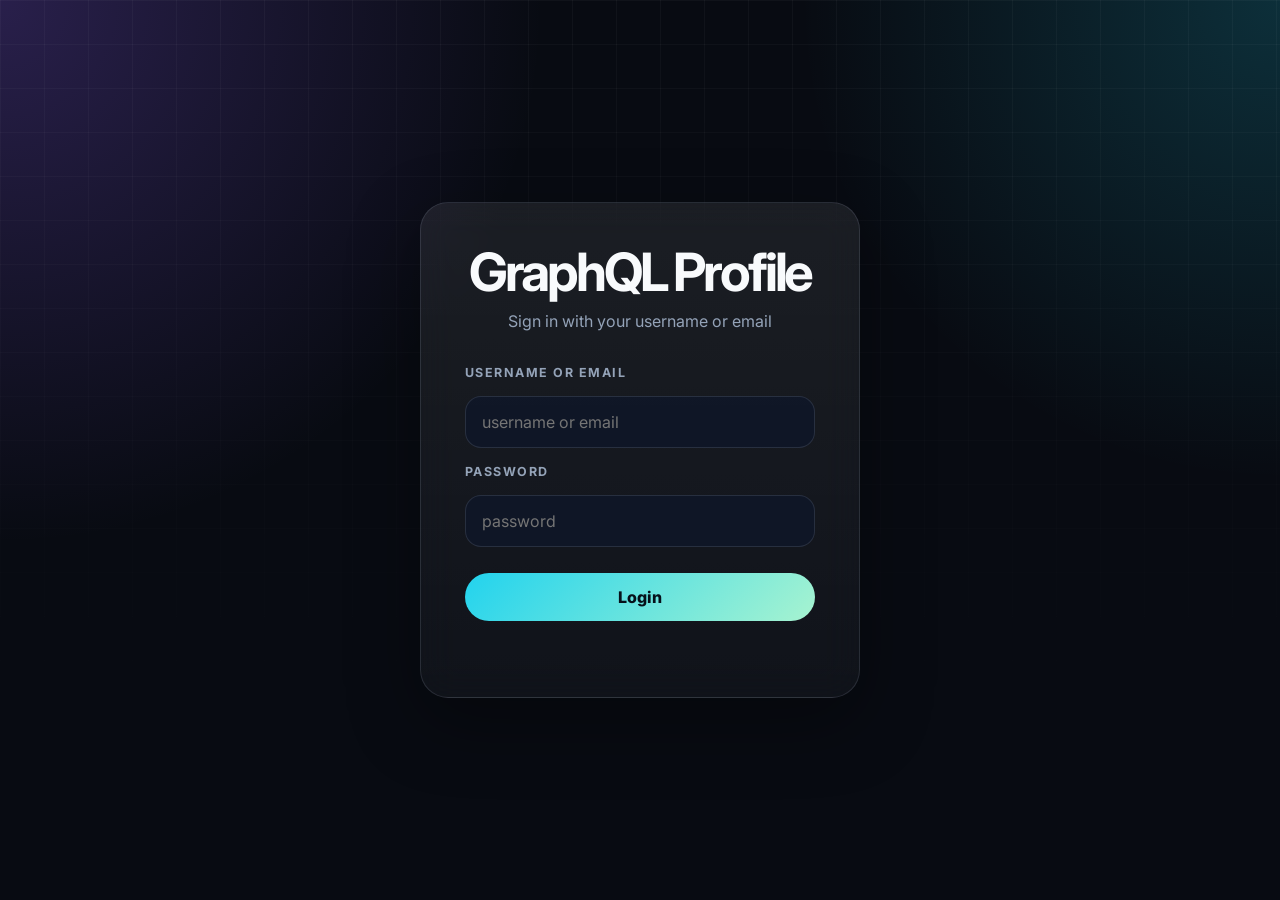
==== profile.html @ 165406da "h" ====
<!doctype html>
<html lang="en">
  <head>
    <meta charset="utf-8" />
    <meta name="viewport" content="width=device-width,initial-scale=1" />
    <title>GraphQL Profile - Dashboard</title>
    <link rel="stylesheet" href="css/styles.css" />
  </head>
  <body class="page page-profile">
    <header class="topbar">
      <div>
        <p class="eyebrow">GraphQL Profile</p>
        <h1 class="topbar-title">Dashboard</h1>
        <p class="topbar-subtitle">Welcome back, <span id="user-login">Loading...</span></p>
      </div>
      <button id="logout-btn" class="btn btn-secondary">Logout</button>
    </header>

    <main class="dashboard">
      <section class="summary-grid" aria-label="Profile summary">
        <article class="card hero-card">
          <p class="eyebrow">Student</p>
          <h2 id="user-login-card">-</h2>
          <p>User ID <span id="user-id">-</span></p>
        </article>

        <article class="card metric-card">
          <p class="metric-label">Total XP</p>
          <strong id="total-xp">0</strong>
          <span>earned from completed project XP</span>
        </article>

        <article class="card metric-card">
          <p class="metric-label">Audit Ratio</p>
          <strong id="audit-ratio">0.00</strong>
          <span><span id="audit-up">0</span> up / <span id="audit-down">0</span> down</span>
        </article>
      </section>

      <section class="graphs-section" aria-label="Dashboard charts">
        <article class="card graph-card graph-card-wide">
          <div class="card-heading">
            <div>
              <p class="eyebrow">Projects</p>
              <h2 class="section-title">XP Added Per Project</h2>
            </div>
          </div>
          <svg
            id="xp-project-graph"
            viewBox="0 0 900 420"
            class="graph-svg"
            role="img"
            aria-label="XP added per project chart"
          ></svg>
        </article>

        <article class="card graph-card">
          <div class="card-heading">
            <div>
              <p class="eyebrow">Audits</p>
              <h2 class="section-title">Audit Ratio</h2>
            </div>
          </div>
          <svg
            id="audit-ratio-graph"
            viewBox="0 0 520 420"
            class="graph-svg"
            role="img"
            aria-label="Audit ratio chart"
          ></svg>
        </article>
      </section>

      <p id="global-error" class="error-message page-error" aria-live="polite"></p>
    </main>

    <script src="js/config.js"></script>
    <script src="js/api.js"></script>
    <script src="js/graphs.js"></script>
    <script src="js/profile.js"></script>
  </body>
</html>
---- css/styles.css ----
@import url("https://fonts.googleapis.com/css2?family=Inter:wght@400;500;600;700;800&display=swap");

:root{
  --bg:#080b12;
  --panel:#111827;
  --panel-soft:#172033;
  --text:#f8fafc;
  --muted:#94a3b8;
  --line:rgba(148,163,184,.18);
  --accent:#8b5cf6;
  --accent-2:#22d3ee;
  --danger:#fb7185;
  --shadow:0 24px 70px rgba(0,0,0,.35);
}

*{
  margin:0;
  padding:0;
  box-sizing:border-box;
}

body{
  min-height:100vh;
  font-family:Inter,system-ui,-apple-system,BlinkMacSystemFont,"Segoe UI",sans-serif;
  background:
    radial-gradient(circle at top left,rgba(139,92,246,.25),transparent 34rem),
    radial-gradient(circle at top right,rgba(34,211,238,.18),transparent 30rem),
    var(--bg);
  color:var(--text);
}

body::before{
  content:"";
  position:fixed;
  inset:0;
  pointer-events:none;
  background-image:linear-gradient(rgba(255,255,255,.035) 1px,transparent 1px),linear-gradient(90deg,rgba(255,255,255,.035) 1px,transparent 1px);
  background-size:44px 44px;
  mask-image:linear-gradient(to bottom,black,transparent 82%);
}

.page{
  position:relative;
}

.login-wrapper{
  min-height:100vh;
  display:flex;
  justify-content:center;
  align-items:center;
  padding:24px;
}

.card{
  position:relative;
  overflow:hidden;
  border:1px solid var(--line);
  border-radius:28px;
  background:linear-gradient(180deg,rgba(255,255,255,.08),rgba(255,255,255,.035));
  box-shadow:var(--shadow);
  backdrop-filter:blur(18px);
}

.login-card{
  width:min(440px,100%);
  padding:44px;
}

.title{
  font-size:clamp(2rem,5vw,3.3rem);
  line-height:.95;
  letter-spacing:-.06em;
  text-align:center;
}

.subtitle{
  margin:14px 0 34px;
  color:var(--muted);
  text-align:center;
}

.form{
  display:flex;
  flex-direction:column;
  gap:16px;
}

.label,.metric-label,.eyebrow{
  color:var(--muted);
  font-size:.78rem;
  font-weight:700;
  letter-spacing:.12em;
  text-transform:uppercase;
}

.input{
  width:100%;
  padding:15px 16px;
  border:1px solid var(--line);
  border-radius:16px;
  background:rgba(15,23,42,.75);
  color:var(--text);
  font:inherit;
  outline:none;
}

.input:focus{
  border-color:rgba(34,211,238,.8);
  box-shadow:0 0 0 4px rgba(34,211,238,.12);
}

.btn{
  border:0;
  border-radius:999px;
  padding:14px 20px;
  cursor:pointer;
  font:inherit;
  font-weight:800;
  transition:.2s ease;
}

.btn:hover{
  transform:translateY(-2px);
}

.btn-primary{
  margin-top:10px;
  color:#06111a;
  background:linear-gradient(135deg,var(--accent-2),#a7f3d0);
}

.btn-secondary{
  color:var(--text);
  background:rgba(255,255,255,.09);
  border:1px solid var(--line);
}

.topbar{
  width:min(1180px,92%);
  margin:28px auto 0;
  padding:28px;
  display:flex;
  justify-content:space-between;
  align-items:center;
  gap:20px;
  border:1px solid var(--line);
  border-radius:32px;
  background:rgba(15,23,42,.62);
  box-shadow:var(--shadow);
  backdrop-filter:blur(18px);
}

.topbar-title{
  margin-top:6px;
  font-size:clamp(2.2rem,6vw,4.5rem);
  line-height:.9;
  letter-spacing:-.07em;
}

.topbar-subtitle{
  margin-top:12px;
  color:var(--muted);
}

.dashboard{
  width:min(1180px,92%);
  margin:24px auto 48px;
}

.summary-grid{
  display:grid;
  grid-template-columns:1.3fr 1fr 1fr;
  gap:18px;
  margin-bottom:18px;
}

.hero-card,.metric-card,.graph-card{
  padding:26px;
}

.hero-card h2{
  margin-top:14px;
  font-size:2.2rem;
  letter-spacing:-.05em;
}

.hero-card p:last-child,.metric-card span{
  display:block;
  margin-top:10px;
  color:var(--muted);
}

.metric-card strong{
  display:block;
  margin-top:18px;
  font-size:clamp(2.4rem,5vw,3.8rem);
  line-height:1;
  letter-spacing:-.07em;
}

.graphs-section{
  display:grid;
  grid-template-columns:1.35fr .85fr;
  gap:18px;
}

.card-heading{
  display:flex;
  justify-content:space-between;
  align-items:center;
  margin-bottom:16px;
}

.section-title{
  margin-top:7px;
  font-size:1.35rem;
  letter-spacing:-.03em;
}

.graph-svg{
  width:100%;
  min-height:390px;
  color:var(--text);
}

.chart-track{
  fill:rgba(148,163,184,.14);
}

.chart-bar{
  fill:url(#unused);
  fill:#22d3ee;
}

.donut-track{
  stroke:rgba(148,163,184,.16);
  stroke-width:34;
}

.donut-progress{
  stroke:#8b5cf6;
  stroke-width:34;
  stroke-linecap:round;
}

.error-message{
  color:var(--danger);
  text-align:center;
  margin-top:16px;
  font-weight:700;
}

.page-error{
  margin-top:24px;
}

@media(max-width:980px){
  .summary-grid,.graphs-section{
    grid-template-columns:1fr;
  }

  .topbar{
    align-items:flex-start;
    flex-direction:column;
  }
}

@media(max-width:620px){
  .topbar,.dashboard{
    width:94%;
  }

  .login-card,.hero-card,.metric-card,.graph-card{
    padding:22px;
    border-radius:22px;
  }

  .graph-svg{
    min-height:320px;
  }
}
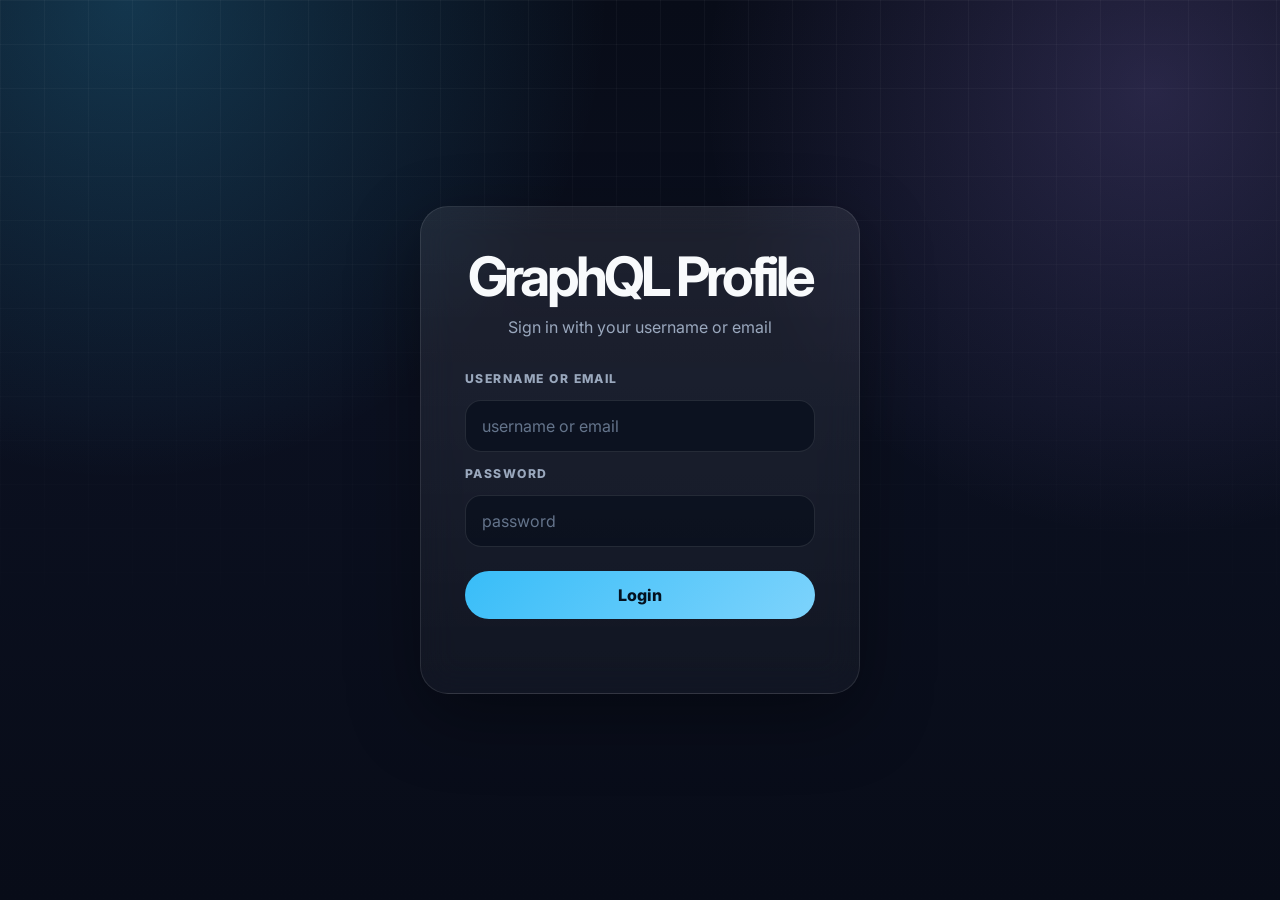
==== commit 7d9584af: "h" ====
--- a/profile.html
+++ b/profile.html
@@ -10,64 +10,52 @@
     <header class="topbar">
       <div>
         <p class="eyebrow">GraphQL Profile</p>
-        <h1 class="topbar-title">Dashboard</h1>
-        <p class="topbar-subtitle">Welcome back, <span id="user-login">Loading...</span></p>
+        <h1 class="topbar-title">Student Dashboard</h1>
+        <p class="topbar-subtitle">Signed in as <span id="user-login">Loading...</span></p>
       </div>
       <button id="logout-btn" class="btn btn-secondary">Logout</button>
     </header>
 
     <main class="dashboard">
       <section class="summary-grid" aria-label="Profile summary">
-        <article class="card hero-card">
+        <article class="panel identity-card">
           <p class="eyebrow">Student</p>
           <h2 id="user-login-card">-</h2>
-          <p>User ID <span id="user-id">-</span></p>
+          <p class="muted">User ID <span id="user-id">-</span></p>
         </article>
 
-        <article class="card metric-card">
+        <article class="panel metric-card">
           <p class="metric-label">Total XP</p>
           <strong id="total-xp">0</strong>
-          <span>earned from completed project XP</span>
+          <p class="muted">Total XP earned</p>
         </article>
 
-        <article class="card metric-card">
+        <article class="panel metric-card">
           <p class="metric-label">Audit Ratio</p>
           <strong id="audit-ratio">0.00</strong>
-          <span><span id="audit-up">0</span> up / <span id="audit-down">0</span> down</span>
+          <p class="muted"><span id="audit-up">0</span> done / <span id="audit-down">0</span> received</p>
         </article>
       </section>
 
-      <section class="graphs-section" aria-label="Dashboard charts">
-        <article class="card graph-card graph-card-wide">
-          <div class="card-heading">
+      <section class="charts-grid" aria-label="Dashboard charts">
+        <article class="panel chart-card chart-card-wide">
+          <div class="section-heading">
             <div>
               <p class="eyebrow">Projects</p>
               <h2 class="section-title">XP Added Per Project</h2>
             </div>
           </div>
-          <svg
-            id="xp-project-graph"
-            viewBox="0 0 900 420"
-            class="graph-svg"
-            role="img"
-            aria-label="XP added per project chart"
-          ></svg>
+          <svg id="xp-project-graph" viewBox="0 0 900 420" class="chart-svg" role="img" aria-label="XP added per project chart"></svg>
         </article>
 
-        <article class="card graph-card">
-          <div class="card-heading">
+        <article class="panel chart-card">
+          <div class="section-heading">
             <div>
               <p class="eyebrow">Audits</p>
               <h2 class="section-title">Audit Ratio</h2>
             </div>
           </div>
-          <svg
-            id="audit-ratio-graph"
-            viewBox="0 0 520 420"
-            class="graph-svg"
-            role="img"
-            aria-label="Audit ratio chart"
-          ></svg>
+          <svg id="audit-ratio-graph" viewBox="0 0 520 420" class="chart-svg" role="img" aria-label="Audit ratio chart"></svg>
         </article>
       </section>
 
--- a/css/styles.css
+++ b/css/styles.css
@@ -1,59 +1,66 @@
 @import url("https://fonts.googleapis.com/css2?family=Inter:wght@400;500;600;700;800&display=swap");
 
 :root{
-  --bg:#080b12;
-  --panel:#111827;
-  --panel-soft:#172033;
+  --bg:#0b1020;
+  --surface:#11182b;
+  --surface-2:#151f36;
+  --surface-3:#1b2742;
   --text:#f8fafc;
-  --muted:#94a3b8;
-  --line:rgba(148,163,184,.18);
-  --accent:#8b5cf6;
-  --accent-2:#22d3ee;
+  --muted:#9aa8bd;
+  --line:rgba(255,255,255,.1);
+  --accent:#38bdf8;
+  --accent-2:#a78bfa;
+  --good:#34d399;
   --danger:#fb7185;
   --shadow:0 24px 70px rgba(0,0,0,.35);
 }
 
 *{
+  box-sizing:border-box;
   margin:0;
   padding:0;
-  box-sizing:border-box;
+}
+
+html{
+  min-height:100%;
 }
 
 body{
   min-height:100vh;
   font-family:Inter,system-ui,-apple-system,BlinkMacSystemFont,"Segoe UI",sans-serif;
+  color:var(--text);
   background:
-    radial-gradient(circle at top left,rgba(139,92,246,.25),transparent 34rem),
-    radial-gradient(circle at top right,rgba(34,211,238,.18),transparent 30rem),
-    var(--bg);
-  color:var(--text);
+    radial-gradient(circle at 10% 0%,rgba(56,189,248,.24),transparent 30rem),
+    radial-gradient(circle at 90% 10%,rgba(167,139,250,.2),transparent 28rem),
+    linear-gradient(180deg,#080c18 0%,var(--bg) 45%,#080c18 100%);
 }
 
 body::before{
   content:"";
   position:fixed;
   inset:0;
+  z-index:-1;
   pointer-events:none;
-  background-image:linear-gradient(rgba(255,255,255,.035) 1px,transparent 1px),linear-gradient(90deg,rgba(255,255,255,.035) 1px,transparent 1px);
+  background-image:
+    linear-gradient(rgba(255,255,255,.035) 1px,transparent 1px),
+    linear-gradient(90deg,rgba(255,255,255,.035) 1px,transparent 1px);
   background-size:44px 44px;
-  mask-image:linear-gradient(to bottom,black,transparent 82%);
-}
-
-.page{
-  position:relative;
-}
-
+  mask-image:linear-gradient(to bottom,black,transparent 78%);
+}
+
+button,input{
+  font:inherit;
+}
+
+/* LOGIN */
 .login-wrapper{
   min-height:100vh;
-  display:flex;
-  justify-content:center;
-  align-items:center;
+  display:grid;
+  place-items:center;
   padding:24px;
 }
 
-.card{
-  position:relative;
-  overflow:hidden;
+.card,.panel{
   border:1px solid var(--line);
   border-radius:28px;
   background:linear-gradient(180deg,rgba(255,255,255,.08),rgba(255,255,255,.035));
@@ -67,9 +74,9 @@
 }
 
 .title{
-  font-size:clamp(2rem,5vw,3.3rem);
+  font-size:clamp(2.1rem,6vw,3.4rem);
   line-height:.95;
-  letter-spacing:-.06em;
+  letter-spacing:-.07em;
   text-align:center;
 }
 
@@ -80,15 +87,14 @@
 }
 
 .form{
-  display:flex;
-  flex-direction:column;
-  gap:16px;
+  display:grid;
+  gap:14px;
 }
 
 .label,.metric-label,.eyebrow{
   color:var(--muted);
-  font-size:.78rem;
-  font-weight:700;
+  font-size:.76rem;
+  font-weight:800;
   letter-spacing:.12em;
   text-transform:uppercase;
 }
@@ -98,15 +104,18 @@
   padding:15px 16px;
   border:1px solid var(--line);
   border-radius:16px;
-  background:rgba(15,23,42,.75);
+  outline:none;
   color:var(--text);
-  font:inherit;
-  outline:none;
+  background:rgba(10,16,30,.76);
+}
+
+.input::placeholder{
+  color:#64748b;
 }
 
 .input:focus{
-  border-color:rgba(34,211,238,.8);
-  box-shadow:0 0 0 4px rgba(34,211,238,.12);
+  border-color:rgba(56,189,248,.9);
+  box-shadow:0 0 0 4px rgba(56,189,248,.12);
 }
 
 .btn{
@@ -114,9 +123,8 @@
   border-radius:999px;
   padding:14px 20px;
   cursor:pointer;
-  font:inherit;
-  font-weight:800;
-  transition:.2s ease;
+  font-weight:800;
+  transition:transform .18s ease,background .18s ease,border-color .18s ease;
 }
 
 .btn:hover{
@@ -125,36 +133,41 @@
 
 .btn-primary{
   margin-top:10px;
-  color:#06111a;
-  background:linear-gradient(135deg,var(--accent-2),#a7f3d0);
+  color:#04111f;
+  background:linear-gradient(135deg,var(--accent),#7dd3fc);
 }
 
 .btn-secondary{
   color:var(--text);
-  background:rgba(255,255,255,.09);
   border:1px solid var(--line);
-}
-
+  background:rgba(255,255,255,.08);
+}
+
+.btn-secondary:hover{
+  background:rgba(255,255,255,.13);
+}
+
+/* DASHBOARD */
 .topbar{
   width:min(1180px,92%);
   margin:28px auto 0;
   padding:28px;
   display:flex;
+  align-items:center;
   justify-content:space-between;
-  align-items:center;
   gap:20px;
   border:1px solid var(--line);
   border-radius:32px;
-  background:rgba(15,23,42,.62);
+  background:rgba(12,18,34,.72);
   box-shadow:var(--shadow);
   backdrop-filter:blur(18px);
 }
 
 .topbar-title{
-  margin-top:6px;
-  font-size:clamp(2.2rem,6vw,4.5rem);
+  margin-top:8px;
+  font-size:clamp(2.25rem,6vw,4.7rem);
   line-height:.9;
-  letter-spacing:-.07em;
+  letter-spacing:-.075em;
 }
 
 .topbar-subtitle{
@@ -164,28 +177,28 @@
 
 .dashboard{
   width:min(1180px,92%);
-  margin:24px auto 48px;
+  margin:24px auto 50px;
 }
 
 .summary-grid{
   display:grid;
-  grid-template-columns:1.3fr 1fr 1fr;
+  grid-template-columns:1.35fr 1fr 1fr;
   gap:18px;
   margin-bottom:18px;
 }
 
-.hero-card,.metric-card,.graph-card{
+.panel{
   padding:26px;
 }
 
-.hero-card h2{
+.identity-card h2{
   margin-top:14px;
-  font-size:2.2rem;
-  letter-spacing:-.05em;
-}
-
-.hero-card p:last-child,.metric-card span{
-  display:block;
+  font-size:clamp(2rem,4vw,3rem);
+  line-height:1;
+  letter-spacing:-.06em;
+}
+
+.muted{
   margin-top:10px;
   color:var(--muted);
 }
@@ -193,76 +206,114 @@
 .metric-card strong{
   display:block;
   margin-top:18px;
-  font-size:clamp(2.4rem,5vw,3.8rem);
+  font-size:clamp(2.35rem,5vw,3.9rem);
   line-height:1;
-  letter-spacing:-.07em;
-}
-
-.graphs-section{
+  letter-spacing:-.075em;
+}
+
+.charts-grid{
   display:grid;
-  grid-template-columns:1.35fr .85fr;
+  grid-template-columns:minmax(0,1.35fr) minmax(320px,.85fr);
   gap:18px;
 }
 
-.card-heading{
+.section-heading{
   display:flex;
+  align-items:center;
   justify-content:space-between;
-  align-items:center;
   margin-bottom:16px;
 }
 
 .section-title{
-  margin-top:7px;
+  margin-top:8px;
   font-size:1.35rem;
-  letter-spacing:-.03em;
-}
-
-.graph-svg{
+  letter-spacing:-.035em;
+}
+
+.chart-svg{
+  display:block;
   width:100%;
   min-height:390px;
-  color:var(--text);
+  overflow:visible;
 }
 
 .chart-track{
-  fill:rgba(148,163,184,.14);
+  fill:rgba(148,163,184,.16);
 }
 
 .chart-bar{
-  fill:url(#unused);
-  fill:#22d3ee;
+  fill:var(--accent);
+}
+
+.chart-label{
+  fill:var(--muted);
+  font-size:13px;
+  font-weight:700;
+}
+
+.chart-value{
+  fill:var(--text);
+  font-size:12px;
+  font-weight:800;
+}
+
+.chart-empty{
+  fill:var(--muted);
+  font-weight:700;
 }
 
 .donut-track{
+  fill:none;
   stroke:rgba(148,163,184,.16);
   stroke-width:34;
 }
 
 .donut-progress{
-  stroke:#8b5cf6;
+  fill:none;
+  stroke:var(--accent-2);
   stroke-width:34;
   stroke-linecap:round;
+}
+
+.donut-number{
+  fill:var(--text);
+  font-size:46px;
+  font-weight:800;
+}
+
+.donut-label{
+  fill:var(--muted);
+  font-size:13px;
+  font-weight:800;
+  letter-spacing:.08em;
+  text-transform:uppercase;
 }
 
 .error-message{
   color:var(--danger);
   text-align:center;
   margin-top:16px;
-  font-weight:700;
+  font-weight:800;
 }
 
 .page-error{
   margin-top:24px;
 }
 
+.is-loading .metric-card strong,
+.is-loading .identity-card h2{
+  opacity:.7;
+}
+
 @media(max-width:980px){
-  .summary-grid,.graphs-section{
-    grid-template-columns:1fr;
-  }
-
   .topbar{
     align-items:flex-start;
     flex-direction:column;
   }
+
+  .summary-grid,.charts-grid{
+    grid-template-columns:1fr;
+  }
 }
 
 @media(max-width:620px){
@@ -270,12 +321,12 @@
     width:94%;
   }
 
-  .login-card,.hero-card,.metric-card,.graph-card{
+  .topbar,.panel,.login-card{
     padding:22px;
     border-radius:22px;
   }
 
-  .graph-svg{
+  .chart-svg{
     min-height:320px;
   }
 }
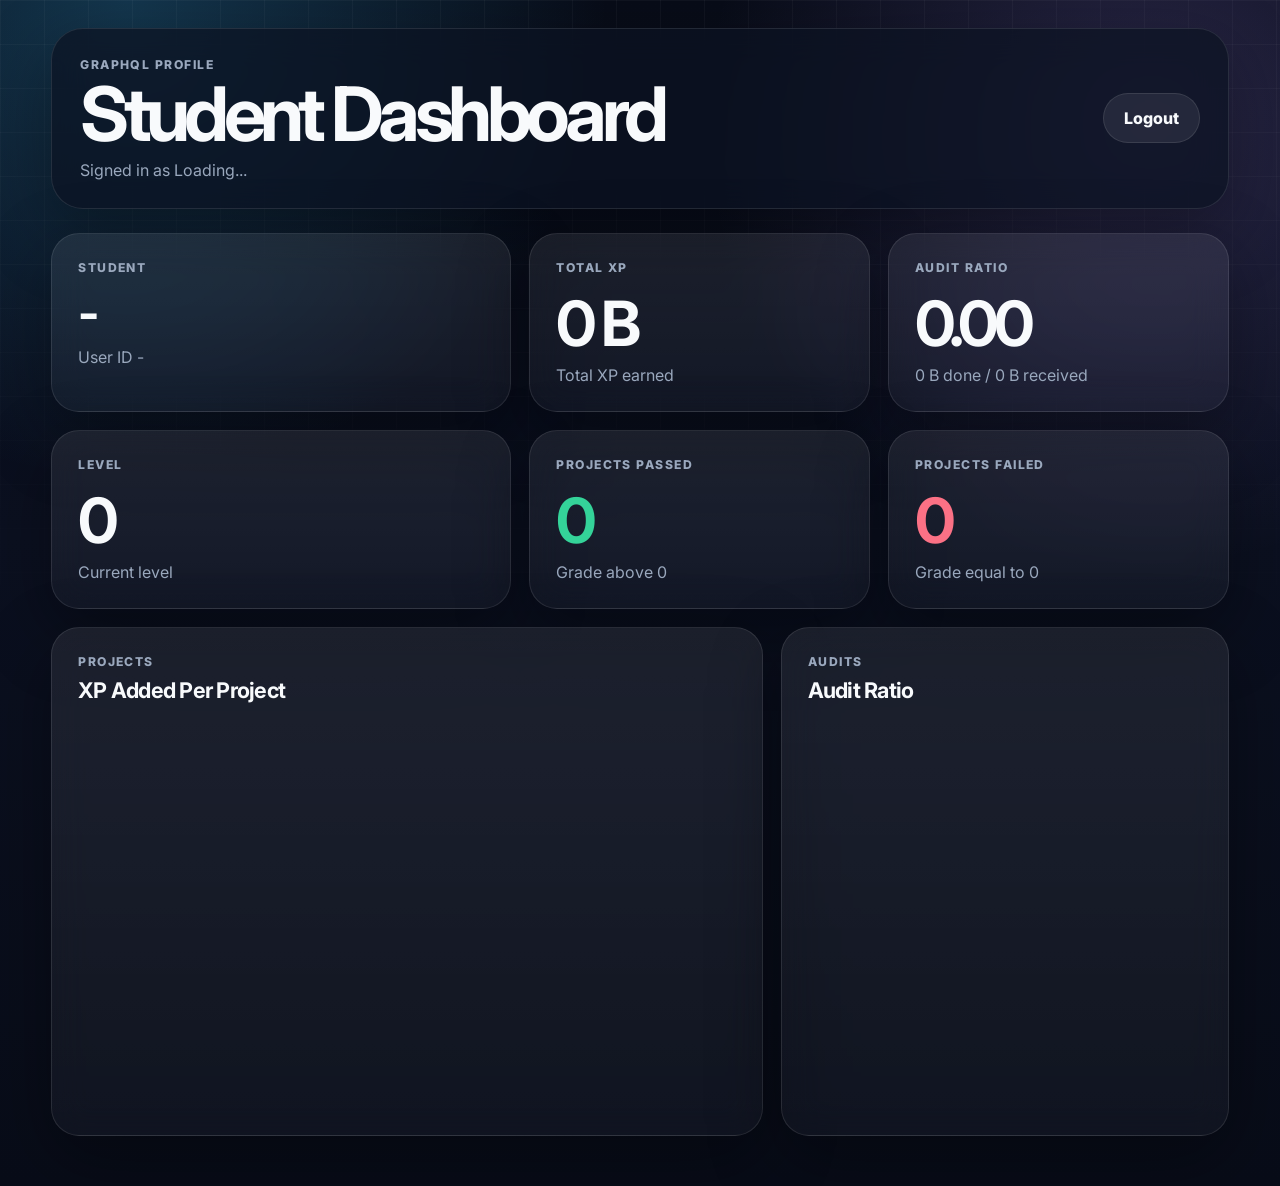
==== commit 4f61e26e: "h" ====
--- a/profile.html
+++ b/profile.html
@@ -1,70 +1,335 @@
 <!doctype html>
 <html lang="en">
-  <head>
-    <meta charset="utf-8" />
-    <meta name="viewport" content="width=device-width,initial-scale=1" />
-    <title>GraphQL Profile - Dashboard</title>
-    <link rel="stylesheet" href="css/styles.css" />
-  </head>
-  <body class="page page-profile">
-    <header class="topbar">
-      <div>
-        <p class="eyebrow">GraphQL Profile</p>
-        <h1 class="topbar-title">Student Dashboard</h1>
-        <p class="topbar-subtitle">Signed in as <span id="user-login">Loading...</span></p>
-      </div>
-      <button id="logout-btn" class="btn btn-secondary">Logout</button>
-    </header>
-
-    <main class="dashboard">
-      <section class="summary-grid" aria-label="Profile summary">
-        <article class="panel identity-card">
-          <p class="eyebrow">Student</p>
-          <h2 id="user-login-card">-</h2>
-          <p class="muted">User ID <span id="user-id">-</span></p>
-        </article>
-
-        <article class="panel metric-card">
-          <p class="metric-label">Total XP</p>
-          <strong id="total-xp">0</strong>
-          <p class="muted">Total XP earned</p>
-        </article>
-
-        <article class="panel metric-card">
-          <p class="metric-label">Audit Ratio</p>
-          <strong id="audit-ratio">0.00</strong>
-          <p class="muted"><span id="audit-up">0</span> done / <span id="audit-down">0</span> received</p>
-        </article>
-      </section>
-
-      <section class="charts-grid" aria-label="Dashboard charts">
-        <article class="panel chart-card chart-card-wide">
-          <div class="section-heading">
-            <div>
-              <p class="eyebrow">Projects</p>
-              <h2 class="section-title">XP Added Per Project</h2>
-            </div>
+
+<head>
+  <meta charset="utf-8">
+
+  <meta
+    name="viewport"
+    content="width=device-width, initial-scale=1"
+  >
+
+  <title>GraphQL Profile - Dashboard</title>
+
+  <link
+    rel="stylesheet"
+    href="css/styles.css"
+  >
+</head>
+
+
+<body class="page page-profile">
+
+  <!-- ==========================================
+       TOP HEADER
+  =========================================== -->
+
+  <header class="topbar">
+
+    <div>
+      <p class="eyebrow">
+        GraphQL Profile
+      </p>
+
+      <h1 class="topbar-title">
+        Student Dashboard
+      </h1>
+
+      <p class="topbar-subtitle">
+        Signed in as
+        <span id="user-login">
+          Loading...
+        </span>
+      </p>
+    </div>
+
+
+    <button
+      id="logout-btn"
+      class="btn btn-secondary"
+      type="button"
+    >
+      Logout
+    </button>
+
+  </header>
+
+
+
+  <!-- ==========================================
+       DASHBOARD
+  =========================================== -->
+
+  <main class="dashboard">
+
+
+    <!-- ========================================
+         SUMMARY CARDS
+    ========================================= -->
+
+    <section
+      class="summary-grid"
+      aria-label="Profile summary"
+    >
+
+
+      <!-- Student -->
+
+      <article class="panel identity-card">
+
+        <p class="eyebrow">
+          Student
+        </p>
+
+        <h2 id="user-login-card">
+          -
+        </h2>
+
+        <p class="muted">
+          User ID
+          <span id="user-id">
+            -
+          </span>
+        </p>
+
+      </article>
+
+
+
+      <!-- Total XP -->
+
+      <article class="panel metric-card">
+
+        <p class="metric-label">
+          Total XP
+        </p>
+
+        <strong id="total-xp">
+          0 B
+        </strong>
+
+        <p class="muted">
+          Total XP earned
+        </p>
+
+      </article>
+
+
+
+      <!-- Audit Ratio -->
+
+      <article class="panel metric-card">
+
+        <p class="metric-label">
+          Audit Ratio
+        </p>
+
+        <strong id="audit-ratio">
+          0.00
+        </strong>
+
+        <p class="muted">
+
+          <span id="audit-up">
+            0 B
+          </span>
+
+          done /
+
+          <span id="audit-down">
+            0 B
+          </span>
+
+          received
+
+        </p>
+
+      </article>
+
+    </section>
+
+
+
+    <!-- ========================================
+         OUTCOMES
+    ========================================= -->
+
+    <section
+      class="summary-grid"
+      aria-label="Profile outcomes"
+    >
+
+      <!-- Level -->
+
+      <article class="panel metric-card">
+
+        <p class="metric-label">
+          Level
+        </p>
+
+        <strong id="user-level">
+          0
+        </strong>
+
+        <p class="muted">
+          Current level
+        </p>
+
+      </article>
+
+
+      <!-- Projects Passed -->
+
+      <article class="panel metric-card">
+
+        <p class="metric-label">
+          Projects Passed
+        </p>
+
+        <strong id="projects-passed" class="accent">
+          0
+        </strong>
+
+        <p class="muted">
+          Grade above 0
+        </p>
+
+      </article>
+
+
+      <!-- Projects Failed -->
+
+      <article class="panel metric-card">
+
+        <p class="metric-label">
+          Projects Failed
+        </p>
+
+        <strong id="projects-failed" class="danger">
+          0
+        </strong>
+
+        <p class="muted">
+          Grade equal to 0
+        </p>
+
+      </article>
+
+    </section>
+
+
+
+    <!-- ========================================
+         CHARTS
+    ========================================= -->
+
+    <section
+      class="charts-grid"
+      aria-label="Dashboard charts"
+    >
+
+
+      <!-- XP Per Project -->
+
+      <article
+        class="panel chart-card chart-card-wide"
+      >
+
+        <div class="section-heading">
+
+          <div>
+
+            <p class="eyebrow">
+              Projects
+            </p>
+
+            <h2 class="section-title">
+              XP Added Per Project
+            </h2>
+
           </div>
-          <svg id="xp-project-graph" viewBox="0 0 900 420" class="chart-svg" role="img" aria-label="XP added per project chart"></svg>
-        </article>
-
-        <article class="panel chart-card">
-          <div class="section-heading">
-            <div>
-              <p class="eyebrow">Audits</p>
-              <h2 class="section-title">Audit Ratio</h2>
-            </div>
+
+        </div>
+
+
+        <svg
+          id="xp-project-graph"
+          viewBox="0 0 900 420"
+          class="chart-svg"
+          role="img"
+          aria-label="XP added per project chart"
+        ></svg>
+
+      </article>
+
+
+
+      <!-- Audit Ratio -->
+
+      <article class="panel chart-card">
+
+        <div class="section-heading">
+
+          <div>
+
+            <p class="eyebrow">
+              Audits
+            </p>
+
+            <h2 class="section-title">
+              Audit Ratio
+            </h2>
+
           </div>
-          <svg id="audit-ratio-graph" viewBox="0 0 520 420" class="chart-svg" role="img" aria-label="Audit ratio chart"></svg>
-        </article>
-      </section>
-
-      <p id="global-error" class="error-message page-error" aria-live="polite"></p>
-    </main>
-
-    <script src="js/config.js"></script>
-    <script src="js/api.js"></script>
-    <script src="js/graphs.js"></script>
-    <script src="js/profile.js"></script>
-  </body>
-</html>
+
+        </div>
+
+
+        <svg
+          id="audit-ratio-graph"
+          viewBox="0 0 520 420"
+          class="chart-svg"
+          role="img"
+          aria-label="Audit ratio chart"
+        ></svg>
+
+      </article>
+
+    </section>
+
+
+
+    <!-- ========================================
+         ERROR MESSAGE
+    ========================================= -->
+
+    <p
+      id="global-error"
+      class="error-message page-error"
+      aria-live="polite"
+    ></p>
+
+  </main>
+
+
+
+  <!-- ==========================================
+       JAVASCRIPT
+
+       Order matters:
+
+       1. config.js gives us the API URLs
+       2. api.js gives us fetchAllData()
+       3. profile.js loads/processes/renders data
+
+       graphs.js is no longer needed because the
+       graph code will live inside profile.js.
+  =========================================== -->
+
+  <script src="js/config.js"></script>
+  <script src="js/api.js"></script>
+  <script src="js/profile.js"></script>
+
+</body>
+
+</html>
--- a/css/styles.css
+++ b/css/styles.css
@@ -211,6 +211,14 @@
   letter-spacing:-.075em;
 }
 
+.metric-card strong.accent{
+  color:var(--good);
+}
+
+.metric-card strong.danger{
+  color:var(--danger);
+}
+
 .charts-grid{
   display:grid;
   grid-template-columns:minmax(0,1.35fr) minmax(320px,.85fr);
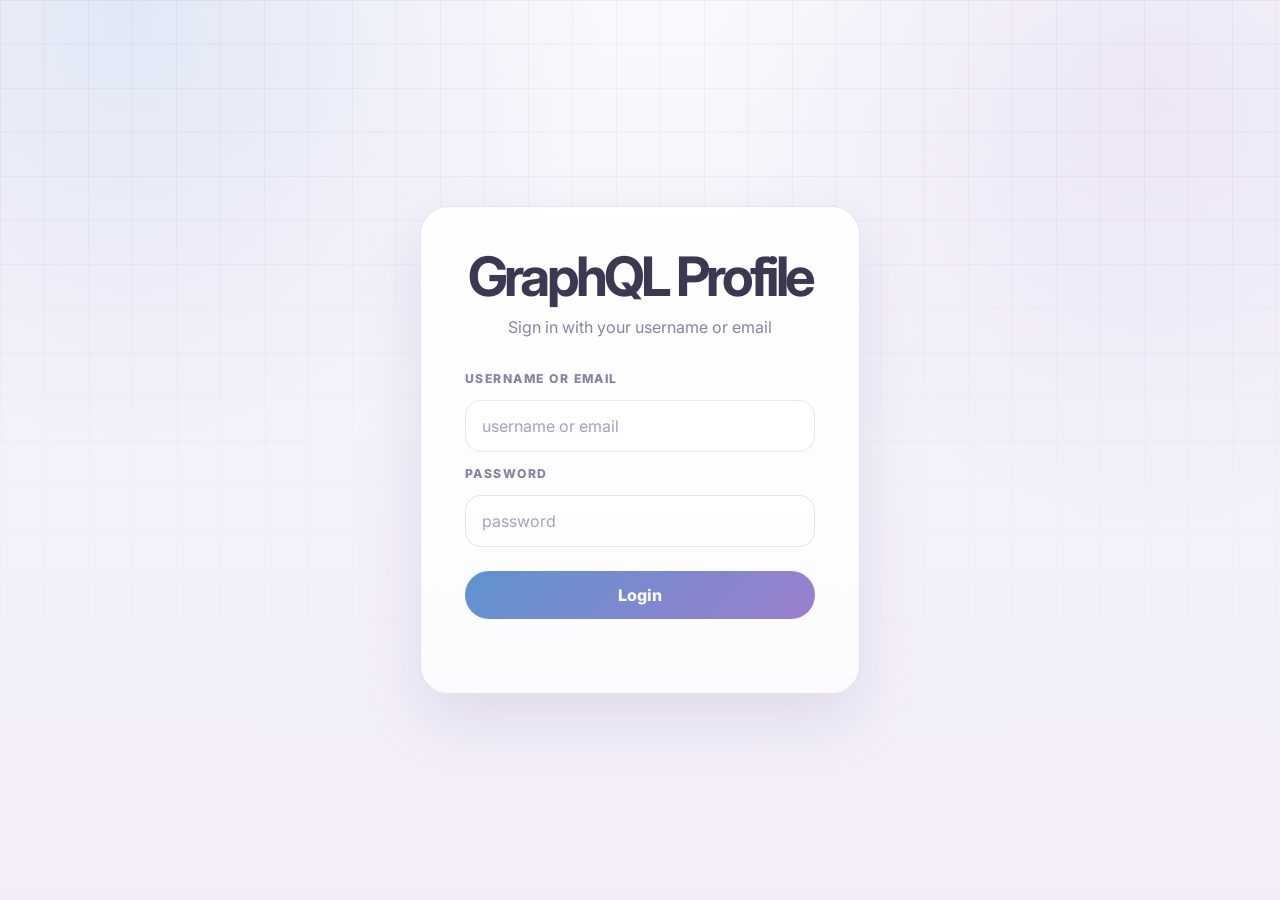
==== commit fa5cebaf: "h" ====
--- a/profile.html
+++ b/profile.html
@@ -164,17 +164,12 @@
       <article class="panel metric-card">
 
         <p class="metric-label">
-          Level
+          Current Level
         </p>
 
         <strong id="user-level">
           0
         </strong>
-
-        <p class="muted">
-          Current level
-        </p>
-
       </article>
 
 
@@ -190,10 +185,6 @@
           0
         </strong>
 
-        <p class="muted">
-          Grade above 0
-        </p>
-
       </article>
 
 
@@ -208,10 +199,6 @@
         <strong id="projects-failed" class="danger">
           0
         </strong>
-
-        <p class="muted">
-          Grade equal to 0
-        </p>
 
       </article>
 
--- a/css/styles.css
+++ b/css/styles.css
@@ -1,18 +1,18 @@
 @import url("https://fonts.googleapis.com/css2?family=Inter:wght@400;500;600;700;800&display=swap");
 
 :root{
-  --bg:#0b1020;
-  --surface:#11182b;
-  --surface-2:#151f36;
-  --surface-3:#1b2742;
-  --text:#f8fafc;
-  --muted:#9aa8bd;
-  --line:rgba(255,255,255,.1);
-  --accent:#38bdf8;
-  --accent-2:#a78bfa;
-  --good:#34d399;
-  --danger:#fb7185;
-  --shadow:0 24px 70px rgba(0,0,0,.35);
+  --bg:#f5f2fb;
+  --surface:#ffffff;
+  --surface-2:#f8f4fc;
+  --surface-3:#efe7f9;
+  --text:#3d3752;
+  --muted:#8a82a0;
+  --line:rgba(61,55,82,.12);
+  --accent:#5f92cf;
+  --accent-2:#9b7fce;
+  --good:#4f9d6d;
+  --danger:#d1626f;
+  --shadow:0 24px 60px rgba(120,105,160,.16);
 }
 
 *{
@@ -30,9 +30,9 @@
   font-family:Inter,system-ui,-apple-system,BlinkMacSystemFont,"Segoe UI",sans-serif;
   color:var(--text);
   background:
-    radial-gradient(circle at 10% 0%,rgba(56,189,248,.24),transparent 30rem),
-    radial-gradient(circle at 90% 10%,rgba(167,139,250,.2),transparent 28rem),
-    linear-gradient(180deg,#080c18 0%,var(--bg) 45%,#080c18 100%);
+    radial-gradient(circle at 10% 0%,rgba(95,146,207,.16),transparent 30rem),
+    radial-gradient(circle at 90% 10%,rgba(155,127,206,.14),transparent 28rem),
+    linear-gradient(180deg,#faf8fd 0%,var(--bg) 45%,#f2edf9 100%);
 }
 
 body::before{
@@ -42,8 +42,8 @@
   z-index:-1;
   pointer-events:none;
   background-image:
-    linear-gradient(rgba(255,255,255,.035) 1px,transparent 1px),
-    linear-gradient(90deg,rgba(255,255,255,.035) 1px,transparent 1px);
+    linear-gradient(rgba(61,55,82,.05) 1px,transparent 1px),
+    linear-gradient(90deg,rgba(61,55,82,.05) 1px,transparent 1px);
   background-size:44px 44px;
   mask-image:linear-gradient(to bottom,black,transparent 78%);
 }
@@ -63,7 +63,7 @@
 .card,.panel{
   border:1px solid var(--line);
   border-radius:28px;
-  background:linear-gradient(180deg,rgba(255,255,255,.08),rgba(255,255,255,.035));
+  background:linear-gradient(180deg,rgba(255,255,255,.92),rgba(255,255,255,.7));
   box-shadow:var(--shadow);
   backdrop-filter:blur(18px);
 }
@@ -106,16 +106,16 @@
   border-radius:16px;
   outline:none;
   color:var(--text);
-  background:rgba(10,16,30,.76);
+  background:rgba(255,255,255,.7);
 }
 
 .input::placeholder{
-  color:#64748b;
+  color:#a79fc0;
 }
 
 .input:focus{
-  border-color:rgba(56,189,248,.9);
-  box-shadow:0 0 0 4px rgba(56,189,248,.12);
+  border-color:rgba(95,146,207,.85);
+  box-shadow:0 0 0 4px rgba(95,146,207,.16);
 }
 
 .btn{
@@ -133,18 +133,18 @@
 
 .btn-primary{
   margin-top:10px;
-  color:#04111f;
-  background:linear-gradient(135deg,var(--accent),#7dd3fc);
+  color:#fbfaff;
+  background:linear-gradient(135deg,var(--accent),var(--accent-2));
 }
 
 .btn-secondary{
   color:var(--text);
   border:1px solid var(--line);
-  background:rgba(255,255,255,.08);
+  background:rgba(61,55,82,.05);
 }
 
 .btn-secondary:hover{
-  background:rgba(255,255,255,.13);
+  background:rgba(61,55,82,.09);
 }
 
 /* DASHBOARD */
@@ -158,7 +158,7 @@
   gap:20px;
   border:1px solid var(--line);
   border-radius:32px;
-  background:rgba(12,18,34,.72);
+  background:rgba(255,255,255,.78);
   box-shadow:var(--shadow);
   backdrop-filter:blur(18px);
 }
@@ -246,7 +246,7 @@
 }
 
 .chart-track{
-  fill:rgba(148,163,184,.16);
+  fill:rgba(61,55,82,.1);
 }
 
 .chart-bar{
@@ -272,7 +272,7 @@
 
 .donut-track{
   fill:none;
-  stroke:rgba(148,163,184,.16);
+  stroke:rgba(61,55,82,.1);
   stroke-width:34;
 }
 
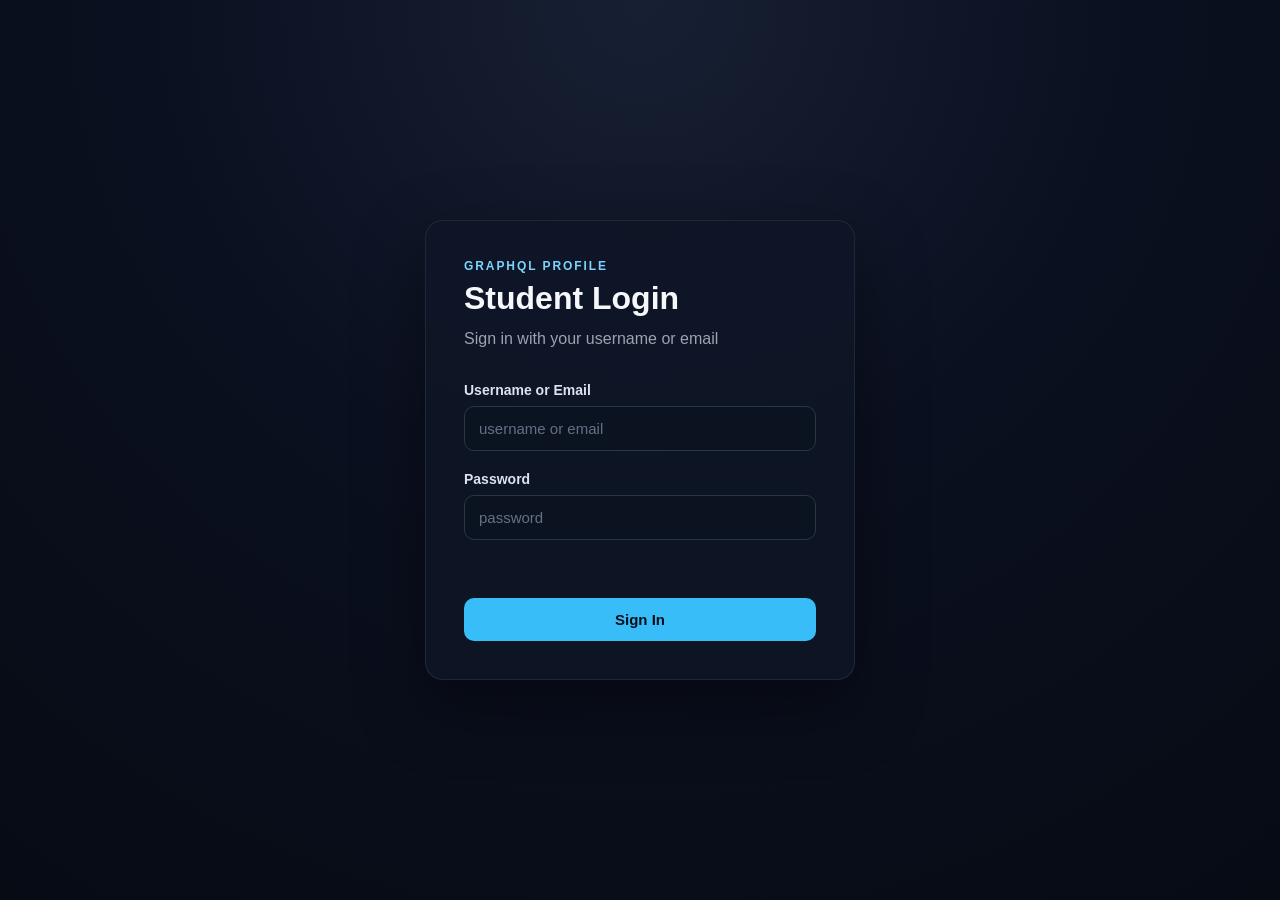
==== commit 06956565: "h" ====
--- a/profile.html
+++ b/profile.html
@@ -1,228 +1,233 @@
-<!doctype html>
+<!DOCTYPE html>
 <html lang="en">
 
 <head>
-  <meta charset="utf-8">
+  <meta charset="UTF-8" />
 
   <meta
     name="viewport"
-    content="width=device-width, initial-scale=1"
-  >
+    content="width=device-width, initial-scale=1.0"
+  />
 
   <title>GraphQL Profile - Dashboard</title>
 
   <link
     rel="stylesheet"
-    href="css/styles.css"
-  >
+    href="css/profile.css"
+  />
 </head>
 
 
-<body class="page page-profile">
+<body>
 
   <!-- ==========================================
-       TOP HEADER
+       HEADER
   =========================================== -->
 
   <header class="topbar">
 
-    <div>
+    <div class="brand-area">
+
       <p class="eyebrow">
         GraphQL Profile
       </p>
 
-      <h1 class="topbar-title">
+      <h1>
         Student Dashboard
       </h1>
 
-      <p class="topbar-subtitle">
-        Signed in as
-        <span id="user-login">
-          Loading...
-        </span>
-      </p>
     </div>
 
 
-    <button
-      id="logout-btn"
-      class="btn btn-secondary"
-      type="button"
-    >
-      Logout
-    </button>
+    <div class="header-actions">
+
+      <span id="header-login">
+        Loading...
+      </span>
+
+      <button
+        id="logout-btn"
+        type="button"
+        class="logout-button"
+      >
+        Logout
+      </button>
+
+    </div>
 
   </header>
 
 
-
   <!-- ==========================================
-       DASHBOARD
+       MAIN
   =========================================== -->
 
   <main class="dashboard">
+
+
+    <!-- ========================================
+         PROFILE HERO
+    ========================================= -->
+
+    <section class="hero-card">
+
+      <div class="profile-info">
+
+        <div
+          id="avatar-char"
+          class="avatar"
+        >
+          ?
+        </div>
+
+
+        <div>
+
+          <p class="eyebrow">
+            Student
+          </p>
+
+          <h2 id="user-login">
+            Loading...
+          </h2>
+
+          <p
+            id="user-id"
+            class="muted"
+          >
+            -
+          </p>
+
+        </div>
+
+      </div>
+
+
+      <div class="hero-stats">
+
+        <div class="stat">
+
+          <span class="stat-label">
+            Total XP
+          </span>
+
+          <strong id="total-xp">
+            0 B
+          </strong>
+
+        </div>
+
+
+        <div class="stat">
+
+          <span class="stat-label">
+            Audit Ratio
+          </span>
+
+          <strong id="audit-ratio">
+            0.0
+          </strong>
+
+        </div>
+
+
+        <div class="stat">
+
+          <span class="stat-label">
+            Current Level
+          </span>
+
+          <strong id="user-level">
+            0
+          </strong>
+
+        </div>
+
+      </div>
+
+    </section>
 
 
     <!-- ========================================
          SUMMARY CARDS
     ========================================= -->
 
-    <section
-      class="summary-grid"
-      aria-label="Profile summary"
-    >
-
-
-      <!-- Student -->
-
-      <article class="panel identity-card">
-
-        <p class="eyebrow">
-          Student
+    <section class="summary-grid">
+
+
+      <article class="card">
+
+        <p class="card-label">
+          XP Given
         </p>
 
-        <h2 id="user-login-card">
-          -
-        </h2>
-
-        <p class="muted">
-          User ID
-          <span id="user-id">
-            -
-          </span>
-        </p>
-
-      </article>
-
-
-
-      <!-- Total XP -->
-
-      <article class="panel metric-card">
-
-        <p class="metric-label">
-          Total XP
-        </p>
-
-        <strong id="total-xp">
+        <strong id="audit-up">
           0 B
         </strong>
 
-        <p class="muted">
-          Total XP earned
+      </article>
+
+
+      <article class="card">
+
+        <p class="card-label">
+          XP Received
         </p>
 
-      </article>
-
-
-
-      <!-- Audit Ratio -->
-
-      <article class="panel metric-card">
-
-        <p class="metric-label">
-          Audit Ratio
+        <strong id="audit-down">
+          0 B
+        </strong>
+
+      </article>
+
+
+      <article class="card">
+
+        <p class="card-label">
+          Projects Passed
         </p>
 
-        <strong id="audit-ratio">
-          0.00
-        </strong>
-
-        <p class="muted">
-
-          <span id="audit-up">
-            0 B
-          </span>
-
-          done /
-
-          <span id="audit-down">
-            0 B
-          </span>
-
-          received
-
-        </p>
-
-      </article>
-
-    </section>
-
-
-
-    <!-- ========================================
-         OUTCOMES
-    ========================================= -->
-
-    <section
-      class="summary-grid"
-      aria-label="Profile outcomes"
-    >
-
-      <!-- Level -->
-
-      <article class="panel metric-card">
-
-        <p class="metric-label">
-          Current Level
-        </p>
-
-        <strong id="user-level">
+        <strong
+          id="projects-passed"
+          class="success"
+        >
           0
         </strong>
-      </article>
-
-
-      <!-- Projects Passed -->
-
-      <article class="panel metric-card">
-
-        <p class="metric-label">
-          Projects Passed
+
+      </article>
+
+
+      <article class="card">
+
+        <p class="card-label">
+          Projects Failed
         </p>
 
-        <strong id="projects-passed" class="accent">
+        <strong
+          id="projects-failed"
+          class="danger"
+        >
           0
         </strong>
 
       </article>
 
 
-      <!-- Projects Failed -->
-
-      <article class="panel metric-card">
-
-        <p class="metric-label">
-          Projects Failed
-        </p>
-
-        <strong id="projects-failed" class="danger">
-          0
-        </strong>
-
-      </article>
-
     </section>
 
 
-
     <!-- ========================================
-         CHARTS
+         GRAPHS
     ========================================= -->
 
-    <section
-      class="charts-grid"
-      aria-label="Dashboard charts"
-    >
-
-
-      <!-- XP Per Project -->
-
-      <article
-        class="panel chart-card chart-card-wide"
-      >
-
-        <div class="section-heading">
+    <section class="graphs-grid">
+
+
+      <!-- XP PROJECT GRAPH -->
+
+      <article class="graph-card graph-wide">
+
+        <div class="graph-heading">
 
           <div>
 
@@ -230,7 +235,7 @@
               Projects
             </p>
 
-            <h2 class="section-title">
+            <h2>
               XP Added Per Project
             </h2>
 
@@ -250,12 +255,11 @@
       </article>
 
 
-
-      <!-- Audit Ratio -->
-
-      <article class="panel chart-card">
-
-        <div class="section-heading">
+      <!-- AUDIT GRAPH -->
+
+      <article class="graph-card">
+
+        <div class="graph-heading">
 
           <div>
 
@@ -263,7 +267,7 @@
               Audits
             </p>
 
-            <h2 class="section-title">
+            <h2>
               Audit Ratio
             </h2>
 
@@ -282,35 +286,26 @@
 
       </article>
 
+
     </section>
 
 
-
     <!-- ========================================
-         ERROR MESSAGE
+         ERROR
     ========================================= -->
 
     <p
       id="global-error"
-      class="error-message page-error"
+      class="error-message"
       aria-live="polite"
     ></p>
 
+
   </main>
-
 
 
   <!-- ==========================================
        JAVASCRIPT
-
-       Order matters:
-
-       1. config.js gives us the API URLs
-       2. api.js gives us fetchAllData()
-       3. profile.js loads/processes/renders data
-
-       graphs.js is no longer needed because the
-       graph code will live inside profile.js.
   =========================================== -->
 
   <script src="js/config.js"></script>
--- a/css/profile.css
+++ b/css/profile.css
@@ -0,0 +1,372 @@
+* {
+  box-sizing: border-box;
+  margin: 0;
+  padding: 0;
+}
+
+body {
+  min-height: 100vh;
+  font-family: Arial, Helvetica, sans-serif;
+  background:
+    radial-gradient(circle at top, #172033 0%, #0b1020 45%, #070b14 100%);
+  color: #f5f7fb;
+}
+
+button {
+  font: inherit;
+}
+
+
+/* ==========================================
+   HEADER
+========================================== */
+
+.topbar {
+  width: 100%;
+  padding: 22px 32px;
+  display: flex;
+  align-items: center;
+  justify-content: space-between;
+  gap: 24px;
+  border-bottom: 1px solid rgba(255, 255, 255, 0.07);
+  background: rgba(8, 13, 24, 0.9);
+  backdrop-filter: blur(10px);
+  position: sticky;
+  top: 0;
+  z-index: 10;
+}
+
+.brand-area h1 {
+  font-size: 22px;
+}
+
+.eyebrow {
+  margin-bottom: 5px;
+  font-size: 11px;
+  font-weight: 800;
+  letter-spacing: 0.16em;
+  text-transform: uppercase;
+  color: #7dd3fc;
+}
+
+.header-actions {
+  display: flex;
+  align-items: center;
+  gap: 16px;
+}
+
+#header-login {
+  color: #9ca3af;
+  font-size: 14px;
+}
+
+.logout-button {
+  padding: 9px 15px;
+  border: 1px solid #334155;
+  border-radius: 9px;
+  background: #111827;
+  color: #f8fafc;
+  cursor: pointer;
+  transition:
+    border-color 0.2s ease,
+    background 0.2s ease;
+}
+
+.logout-button:hover {
+  border-color: #38bdf8;
+  background: #172033;
+}
+
+
+/* ==========================================
+   MAIN LAYOUT
+========================================== */
+
+.dashboard {
+  width: min(1180px, calc(100% - 40px));
+  margin: 0 auto;
+  padding: 36px 0 60px;
+}
+
+
+/* ==========================================
+   HERO
+========================================== */
+
+.hero-card {
+  display: flex;
+  align-items: center;
+  justify-content: space-between;
+  gap: 30px;
+  padding: 28px;
+  margin-bottom: 24px;
+  border: 1px solid rgba(255, 255, 255, 0.08);
+  border-radius: 16px;
+  background: rgba(15, 22, 38, 0.92);
+  box-shadow:
+    0 18px 50px rgba(0, 0, 0, 0.24);
+}
+
+.profile-info {
+  display: flex;
+  align-items: center;
+  gap: 18px;
+}
+
+.avatar {
+  width: 62px;
+  height: 62px;
+  display: grid;
+  place-items: center;
+  flex-shrink: 0;
+  border-radius: 50%;
+  background: #38bdf8;
+  color: #07111d;
+  font-size: 25px;
+  font-weight: 900;
+}
+
+.profile-info h2 {
+  margin-bottom: 5px;
+  font-size: 27px;
+}
+
+.muted {
+  color: #8b95a7;
+  font-size: 14px;
+}
+
+.hero-stats {
+  display: grid;
+  grid-template-columns: repeat(3, minmax(110px, 1fr));
+  gap: 12px;
+}
+
+.stat {
+  min-width: 120px;
+  padding: 16px;
+  border: 1px solid #273249;
+  border-radius: 12px;
+  background: #0b1220;
+}
+
+.stat-label {
+  display: block;
+  margin-bottom: 7px;
+  color: #8b95a7;
+  font-size: 11px;
+  text-transform: uppercase;
+  letter-spacing: 0.08em;
+}
+
+.stat strong {
+  font-size: 21px;
+}
+
+
+/* ==========================================
+   SUMMARY
+========================================== */
+
+.summary-grid {
+  display: grid;
+  grid-template-columns: repeat(4, 1fr);
+  gap: 16px;
+  margin-bottom: 24px;
+}
+
+.card {
+  min-height: 120px;
+  padding: 22px;
+  border: 1px solid rgba(255, 255, 255, 0.08);
+  border-radius: 14px;
+  background: rgba(15, 22, 38, 0.92);
+}
+
+.card-label {
+  margin-bottom: 14px;
+  color: #8b95a7;
+  font-size: 12px;
+  font-weight: 700;
+  text-transform: uppercase;
+  letter-spacing: 0.06em;
+}
+
+.card strong {
+  font-size: 24px;
+}
+
+.success {
+  color: #4ade80;
+}
+
+.danger {
+  color: #fb7185;
+}
+
+
+/* ==========================================
+   GRAPHS
+========================================== */
+
+.graphs-grid {
+  display: grid;
+  grid-template-columns: minmax(0, 2fr) minmax(300px, 1fr);
+  gap: 18px;
+}
+
+.graph-card {
+  min-width: 0;
+  padding: 24px;
+  border: 1px solid rgba(255, 255, 255, 0.08);
+  border-radius: 16px;
+  background: rgba(15, 22, 38, 0.92);
+}
+
+.graph-heading {
+  margin-bottom: 18px;
+}
+
+.graph-heading h2 {
+  font-size: 20px;
+}
+
+.chart-svg {
+  width: 100%;
+  height: auto;
+  display: block;
+  overflow: visible;
+}
+
+
+/* ==========================================
+   SVG GRAPH CLASSES
+========================================== */
+
+.chart-track {
+  fill: #202a3c;
+}
+
+.chart-bar {
+  fill: #38bdf8;
+}
+
+.chart-label {
+  fill: #9ca3af;
+  font-size: 12px;
+}
+
+.chart-value {
+  fill: #f8fafc;
+  font-size: 11px;
+  font-weight: 700;
+}
+
+.chart-empty {
+  fill: #7c8798;
+  font-size: 15px;
+}
+
+.donut-track {
+  fill: none;
+  stroke: #202a3c;
+  stroke-width: 20;
+}
+
+.donut-progress {
+  fill: none;
+  stroke: #38bdf8;
+  stroke-width: 20;
+  stroke-linecap: round;
+}
+
+.donut-number {
+  fill: #f8fafc;
+  font-size: 34px;
+  font-weight: 900;
+}
+
+.donut-label {
+  fill: #8b95a7;
+  font-size: 12px;
+  letter-spacing: 0.08em;
+}
+
+
+/* ==========================================
+   ERRORS
+========================================== */
+
+.error-message {
+  margin-top: 20px;
+  color: #f87171;
+  font-size: 14px;
+  line-height: 1.5;
+}
+
+
+/* ==========================================
+   RESPONSIVE
+========================================== */
+
+@media (max-width: 950px) {
+  .hero-card {
+    align-items: flex-start;
+    flex-direction: column;
+  }
+
+  .hero-stats {
+    width: 100%;
+  }
+
+  .summary-grid {
+    grid-template-columns: repeat(2, 1fr);
+  }
+
+  .graphs-grid {
+    grid-template-columns: 1fr;
+  }
+}
+
+@media (max-width: 620px) {
+  .topbar {
+    padding: 18px;
+    align-items: flex-start;
+    flex-direction: column;
+  }
+
+  .header-actions {
+    width: 100%;
+    justify-content: space-between;
+  }
+
+  .dashboard {
+    width: min(100% - 24px, 1180px);
+    padding-top: 22px;
+  }
+
+  .hero-card {
+    padding: 20px;
+  }
+
+  .profile-info h2 {
+    font-size: 22px;
+  }
+
+  .hero-stats {
+    grid-template-columns: 1fr;
+  }
+
+  .summary-grid {
+    grid-template-columns: 1fr;
+  }
+
+  .graph-card {
+    padding: 18px;
+    overflow-x: auto;
+  }
+
+  .chart-svg {
+    min-width: 620px;
+  }
+}
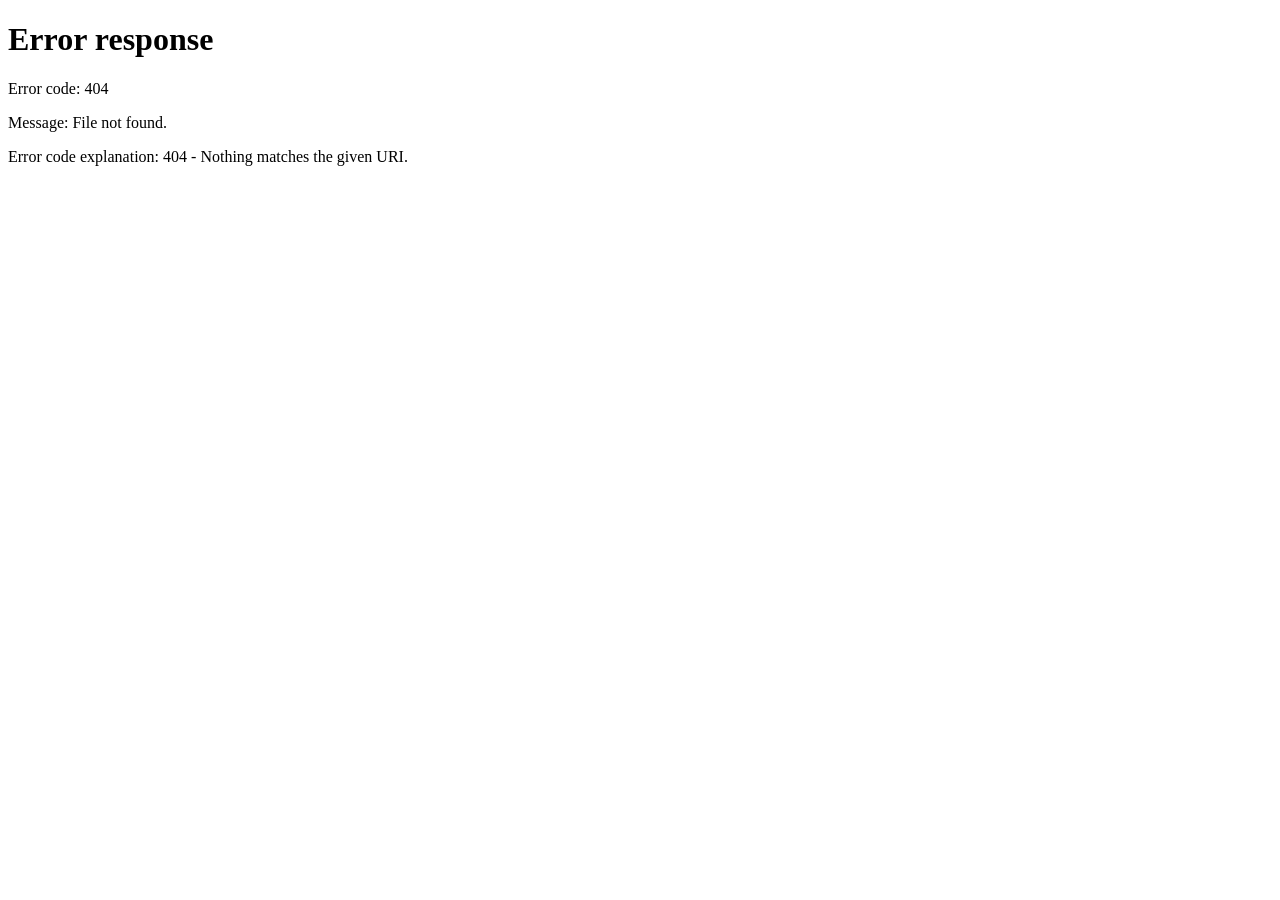
==== commit 20808ab3: "h" ====
--- a/profile.html
+++ b/profile.html
@@ -64,6 +64,15 @@
 
   <main class="dashboard">
 
+    <p id="loading" class="loading-state">
+      Loading your profile&hellip;
+    </p>
+
+    <div id="load-error" class="error-message hidden">
+      <p id="load-error-msg"></p>
+    </div>
+
+    <div id="profile-content" class="hidden">
 
     <!-- ========================================
          PROFILE HERO
@@ -161,7 +170,7 @@
           XP Given
         </p>
 
-        <strong id="audit-up">
+        <strong id="xp-up">
           0 B
         </strong>
 
@@ -174,7 +183,7 @@
           XP Received
         </p>
 
-        <strong id="audit-down">
+        <strong id="xp-down">
           0 B
         </strong>
 
@@ -223,9 +232,38 @@
     <section class="graphs-grid">
 
 
-      <!-- XP PROJECT GRAPH -->
+      <!-- XP OVER TIME -->
 
       <article class="graph-card graph-wide">
+
+        <div class="graph-heading">
+
+          <div>
+
+            <p class="eyebrow">
+              Progress
+            </p>
+
+            <h2>
+              XP Over Time
+            </h2>
+
+          </div>
+
+        </div>
+
+
+        <div
+          id="xp-timeline-chart"
+          class="chart-dark"
+        ></div>
+
+      </article>
+
+
+      <!-- PASS / FAIL DONUT -->
+
+      <article class="graph-card">
 
         <div class="graph-heading">
 
@@ -236,7 +274,7 @@
             </p>
 
             <h2>
-              XP Added Per Project
+              Pass / Fail
             </h2>
 
           </div>
@@ -244,13 +282,39 @@
         </div>
 
 
-        <svg
-          id="xp-project-graph"
-          viewBox="0 0 900 420"
-          class="chart-svg"
-          role="img"
-          aria-label="XP added per project chart"
-        ></svg>
+        <div
+          id="pass-fail-chart"
+          class="chart-dark"
+        ></div>
+
+      </article>
+
+
+      <!-- TOP PROJECTS BY XP -->
+
+      <article class="graph-card graph-wide">
+
+        <div class="graph-heading">
+
+          <div>
+
+            <p class="eyebrow">
+              Projects
+            </p>
+
+            <h2>
+              Top Projects by XP
+            </h2>
+
+          </div>
+
+        </div>
+
+
+        <div
+          id="projects-list"
+          class="chart-dark"
+        ></div>
 
       </article>
 
@@ -276,30 +340,17 @@
         </div>
 
 
-        <svg
-          id="audit-ratio-graph"
-          viewBox="0 0 520 420"
-          class="chart-svg"
-          role="img"
-          aria-label="Audit ratio chart"
-        ></svg>
+        <div
+          id="audit-chart"
+          class="chart-dark"
+        ></div>
 
       </article>
 
 
     </section>
 
-
-    <!-- ========================================
-         ERROR
-    ========================================= -->
-
-    <p
-      id="global-error"
-      class="error-message"
-      aria-live="polite"
-    ></p>
-
+    </div>
 
   </main>
 
--- a/css/profile.css
+++ b/css/profile.css
@@ -1,3 +1,16 @@
+:root {
+  --bg: #f5f2fb;
+  --surface: #ffffff;
+  --text: #3d3752;
+  --muted: #8a82a0;
+  --line: rgba(61, 55, 82, 0.12);
+  --accent: #5f92cf;
+  --accent-2: #9b7fce;
+  --good: #4f9d6d;
+  --danger: #d1626f;
+  --shadow: 0 24px 60px rgba(120, 105, 160, 0.16);
+}
+
 * {
   box-sizing: border-box;
   margin: 0;
@@ -8,8 +21,10 @@
   min-height: 100vh;
   font-family: Arial, Helvetica, sans-serif;
   background:
-    radial-gradient(circle at top, #172033 0%, #0b1020 45%, #070b14 100%);
-  color: #f5f7fb;
+    radial-gradient(circle at 10% 0%, rgba(95, 146, 207, 0.16), transparent 30rem),
+    radial-gradient(circle at 90% 10%, rgba(155, 127, 206, 0.14), transparent 28rem),
+    linear-gradient(180deg, #faf8fd 0%, var(--bg) 45%, #f2edf9 100%);
+  color: var(--text);
 }
 
 button {
@@ -28,8 +43,8 @@
   align-items: center;
   justify-content: space-between;
   gap: 24px;
-  border-bottom: 1px solid rgba(255, 255, 255, 0.07);
-  background: rgba(8, 13, 24, 0.9);
+  border-bottom: 1px solid var(--line);
+  background: rgba(255, 255, 255, 0.78);
   backdrop-filter: blur(10px);
   position: sticky;
   top: 0;
@@ -46,7 +61,7 @@
   font-weight: 800;
   letter-spacing: 0.16em;
   text-transform: uppercase;
-  color: #7dd3fc;
+  color: var(--accent);
 }
 
 .header-actions {
@@ -56,16 +71,16 @@
 }
 
 #header-login {
-  color: #9ca3af;
+  color: var(--muted);
   font-size: 14px;
 }
 
 .logout-button {
   padding: 9px 15px;
-  border: 1px solid #334155;
+  border: 1px solid var(--line);
   border-radius: 9px;
-  background: #111827;
-  color: #f8fafc;
+  background: rgba(61, 55, 82, 0.05);
+  color: var(--text);
   cursor: pointer;
   transition:
     border-color 0.2s ease,
@@ -73,8 +88,8 @@
 }
 
 .logout-button:hover {
-  border-color: #38bdf8;
-  background: #172033;
+  border-color: var(--accent);
+  background: rgba(95, 146, 207, 0.1);
 }
 
 
@@ -100,11 +115,10 @@
   gap: 30px;
   padding: 28px;
   margin-bottom: 24px;
-  border: 1px solid rgba(255, 255, 255, 0.08);
+  border: 1px solid var(--line);
   border-radius: 16px;
-  background: rgba(15, 22, 38, 0.92);
-  box-shadow:
-    0 18px 50px rgba(0, 0, 0, 0.24);
+  background: rgba(255, 255, 255, 0.88);
+  box-shadow: var(--shadow);
 }
 
 .profile-info {
@@ -120,8 +134,8 @@
   place-items: center;
   flex-shrink: 0;
   border-radius: 50%;
-  background: #38bdf8;
-  color: #07111d;
+  background: linear-gradient(135deg, var(--accent), var(--accent-2));
+  color: #fbfaff;
   font-size: 25px;
   font-weight: 900;
 }
@@ -132,7 +146,7 @@
 }
 
 .muted {
-  color: #8b95a7;
+  color: var(--muted);
   font-size: 14px;
 }
 
@@ -145,15 +159,15 @@
 .stat {
   min-width: 120px;
   padding: 16px;
-  border: 1px solid #273249;
+  border: 1px solid var(--line);
   border-radius: 12px;
-  background: #0b1220;
+  background: rgba(255, 255, 255, 0.6);
 }
 
 .stat-label {
   display: block;
   margin-bottom: 7px;
-  color: #8b95a7;
+  color: var(--muted);
   font-size: 11px;
   text-transform: uppercase;
   letter-spacing: 0.08em;
@@ -178,14 +192,14 @@
 .card {
   min-height: 120px;
   padding: 22px;
-  border: 1px solid rgba(255, 255, 255, 0.08);
+  border: 1px solid var(--line);
   border-radius: 14px;
-  background: rgba(15, 22, 38, 0.92);
+  background: rgba(255, 255, 255, 0.88);
 }
 
 .card-label {
   margin-bottom: 14px;
-  color: #8b95a7;
+  color: var(--muted);
   font-size: 12px;
   font-weight: 700;
   text-transform: uppercase;
@@ -197,11 +211,11 @@
 }
 
 .success {
-  color: #4ade80;
+  color: var(--good);
 }
 
 .danger {
-  color: #fb7185;
+  color: var(--danger);
 }
 
 
@@ -218,9 +232,9 @@
 .graph-card {
   min-width: 0;
   padding: 24px;
-  border: 1px solid rgba(255, 255, 255, 0.08);
+  border: 1px solid var(--line);
   border-radius: 16px;
-  background: rgba(15, 22, 38, 0.92);
+  background: rgba(255, 255, 255, 0.88);
 }
 
 .graph-heading {
@@ -244,64 +258,156 @@
 ========================================== */
 
 .chart-track {
-  fill: #202a3c;
+  fill: rgba(61, 55, 82, 0.1);
 }
 
 .chart-bar {
-  fill: #38bdf8;
+  fill: var(--accent);
 }
 
 .chart-label {
-  fill: #9ca3af;
+  fill: var(--muted);
   font-size: 12px;
 }
 
 .chart-value {
-  fill: #f8fafc;
+  fill: var(--text);
   font-size: 11px;
   font-weight: 700;
 }
 
 .chart-empty {
-  fill: #7c8798;
+  fill: var(--muted);
   font-size: 15px;
 }
 
 .donut-track {
   fill: none;
-  stroke: #202a3c;
+  stroke: rgba(61, 55, 82, 0.1);
   stroke-width: 20;
 }
 
 .donut-progress {
   fill: none;
-  stroke: #38bdf8;
+  stroke: var(--accent-2);
   stroke-width: 20;
   stroke-linecap: round;
 }
 
 .donut-number {
-  fill: #f8fafc;
+  fill: var(--text);
   font-size: 34px;
   font-weight: 900;
 }
 
 .donut-label {
-  fill: #8b95a7;
+  fill: var(--muted);
   font-size: 12px;
   letter-spacing: 0.08em;
 }
 
 
 /* ==========================================
-   ERRORS
+   ERRORS / STATE
 ========================================== */
 
 .error-message {
   margin-top: 20px;
-  color: #f87171;
+  color: var(--danger);
   font-size: 14px;
   line-height: 1.5;
+}
+
+.hidden {
+  display: none !important;
+}
+
+.loading-state {
+  padding: 60px 0;
+  text-align: center;
+  color: var(--muted);
+  font-size: 15px;
+}
+
+.mono {
+  font-family: "Courier New", monospace;
+}
+
+
+/* ==========================================
+   JS-DRAWN CHARTS (profile.js renders its own
+   SVG/DOM into these using a fixed dark palette)
+========================================== */
+
+.chart-dark {
+  min-height: 220px;
+  padding: 16px;
+  border-radius: 12px;
+  background: #12121a;
+  overflow-x: auto;
+}
+
+.graph-tooltip {
+  position: fixed;
+  z-index: 999;
+  pointer-events: none;
+  background: #1e1e2e;
+  color: #e8e8f0;
+  padding: 8px 10px;
+  border-radius: 8px;
+  font-size: 12px;
+  font-family: "Courier New", monospace;
+  box-shadow: 0 8px 24px rgba(0, 0, 0, 0.35);
+  transition: opacity 0.15s ease;
+  opacity: 0;
+}
+
+.project-row {
+  display: flex;
+  align-items: center;
+  gap: 12px;
+  padding: 8px 0;
+  border-bottom: 1px solid rgba(255, 255, 255, 0.06);
+}
+
+.project-row:last-child {
+  border-bottom: none;
+}
+
+.project-name {
+  width: 160px;
+  flex-shrink: 0;
+  overflow: hidden;
+  color: #e8e8f0;
+  font-size: 12px;
+  font-family: "Courier New", monospace;
+  text-overflow: ellipsis;
+  white-space: nowrap;
+}
+
+.project-bar-wrap {
+  flex: 1;
+  height: 10px;
+  border-radius: 6px;
+  background: #1e1e2e;
+  overflow: hidden;
+}
+
+.project-bar {
+  height: 100%;
+  width: 0%;
+  border-radius: 6px;
+  background: linear-gradient(90deg, #00ff88, #7c3aed);
+  transition: width 0.6s ease;
+}
+
+.project-xp {
+  width: 70px;
+  flex-shrink: 0;
+  text-align: right;
+  color: #00ff88;
+  font-size: 12px;
+  font-family: "Courier New", monospace;
 }
 
 
@@ -369,4 +475,4 @@
   .chart-svg {
     min-width: 620px;
   }
-}+}
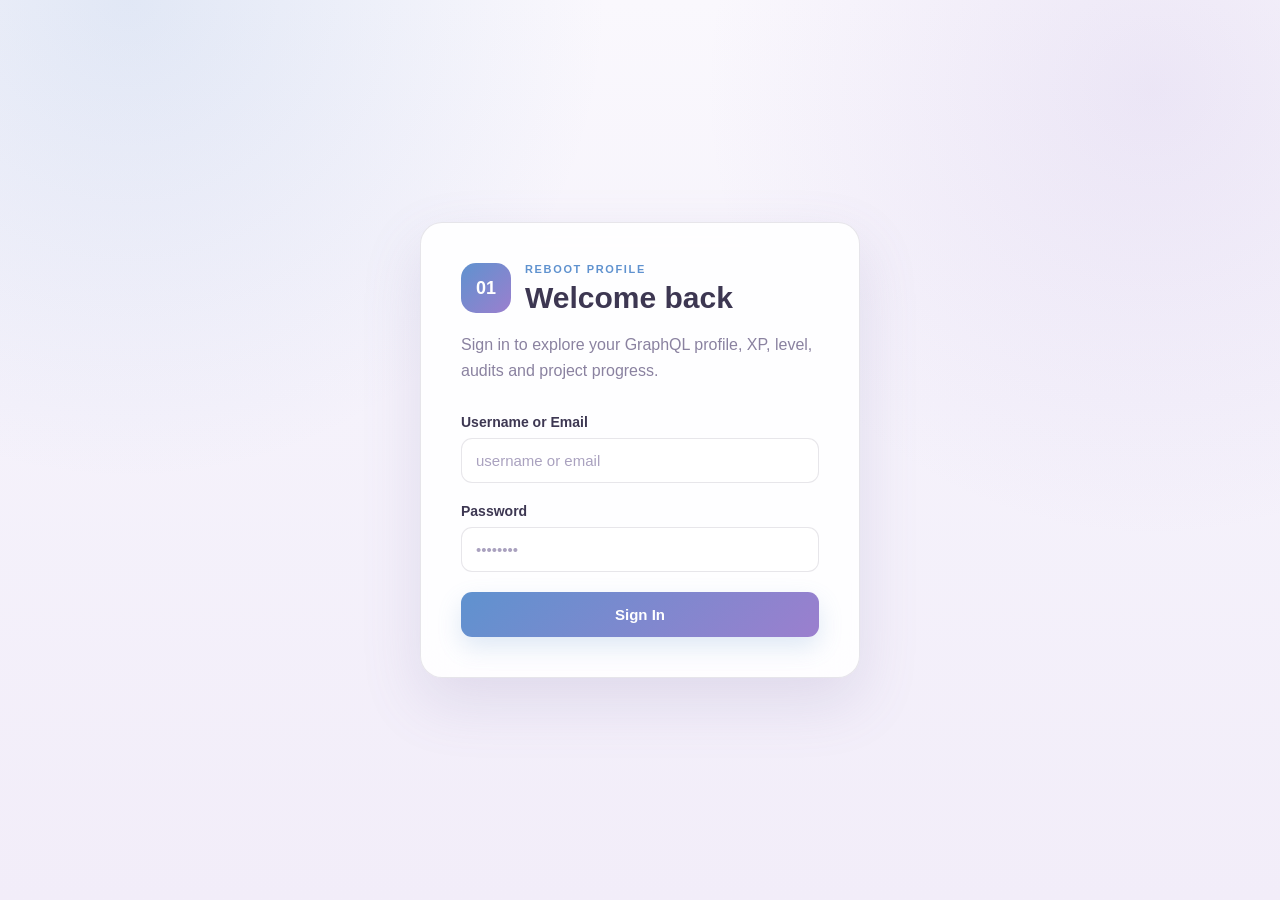
==== commit fce921e4: "h" ====
--- a/profile.html
+++ b/profile.html
@@ -2,23 +2,29 @@
 <html lang="en">
 
 <head>
-  <meta charset="UTF-8" />
+  <meta charset="UTF-8">
 
   <meta
     name="viewport"
     content="width=device-width, initial-scale=1.0"
-  />
-
-  <title>GraphQL Profile - Dashboard</title>
+  >
+
+  <title>GraphQL Profile — Dashboard</title>
 
   <link
     rel="stylesheet"
     href="css/profile.css"
-  />
+  >
 </head>
 
 
 <body>
+
+  <!-- Background decoration -->
+
+  <div class="background-orb orb-one"></div>
+  <div class="background-orb orb-two"></div>
+
 
   <!-- ==========================================
        HEADER
@@ -26,31 +32,39 @@
 
   <header class="topbar">
 
-    <div class="brand-area">
-
-      <p class="eyebrow">
-        GraphQL Profile
-      </p>
-
-      <h1>
-        Student Dashboard
-      </h1>
+    <div class="brand">
+
+      <span class="brand-badge">
+        01
+      </span>
+
+      <div>
+        <p class="eyebrow">
+          Reboot Profile
+        </p>
+
+        <h1>
+          Student Dashboard
+        </h1>
+      </div>
 
     </div>
 
 
-    <div class="header-actions">
-
-      <span id="header-login">
-        Loading...
-      </span>
+    <div class="header-right">
+
+      <span
+        id="header-login"
+        class="header-user"
+      ></span>
+
 
       <button
         id="logout-btn"
+        class="logout-button"
         type="button"
-        class="logout-button"
       >
-        Logout
+        Log Out
       </button>
 
     </div>
@@ -64,208 +78,322 @@
 
   <main class="dashboard">
 
-    <p id="loading" class="loading-state">
-      Loading your profile&hellip;
-    </p>
-
-    <div id="load-error" class="error-message hidden">
-      <p id="load-error-msg"></p>
+
+    <!-- Loading -->
+
+    <div
+      id="loading"
+      class="loading-screen"
+    >
+
+      <div class="loader"></div>
+
+      <p>
+        Loading your profile...
+      </p>
+
     </div>
 
-    <div id="profile-content" class="hidden">
+
+    <!-- Error -->
+
+    <div
+      id="load-error"
+      class="load-error hidden"
+    >
+
+      <strong>
+        Unable to load profile
+      </strong>
+
+      <p id="load-error-msg">
+        Something went wrong.
+      </p>
+
+
+      <button
+        class="retry-button"
+        onclick="window.location.reload()"
+      >
+        Retry
+      </button>
+
+    </div>
+
 
     <!-- ========================================
-         PROFILE HERO
+         PROFILE CONTENT
     ========================================= -->
 
-    <section class="hero-card">
-
-      <div class="profile-info">
-
-        <div
-          id="avatar-char"
-          class="avatar"
-        >
-          ?
+    <div
+      id="profile-content"
+      class="hidden"
+    >
+
+
+      <!-- HERO -->
+
+      <section class="hero-card">
+
+        <div class="profile-info">
+
+          <div
+            id="avatar-char"
+            class="avatar"
+          >
+            ?
+          </div>
+
+
+          <div>
+
+            <p class="eyebrow">
+              Student
+            </p>
+
+            <h2 id="user-login">
+              -
+            </h2>
+
+            <p
+              id="user-id"
+              class="muted"
+            >
+              -
+            </p>
+
+          </div>
+
         </div>
 
 
-        <div>
-
-          <p class="eyebrow">
-            Student
+        <div class="hero-stats">
+
+          <div class="stat-chip">
+
+            <span class="stat-label">
+              Total XP
+            </span>
+
+            <strong id="total-xp">
+              —
+            </strong>
+
+          </div>
+
+
+          <div class="stat-chip">
+
+            <span class="stat-label">
+              Audit Ratio
+            </span>
+
+            <strong id="audit-ratio">
+              —
+            </strong>
+
+          </div>
+
+
+          <div class="stat-chip">
+
+            <span class="stat-label">
+              Current Level
+            </span>
+
+            <strong id="user-level">
+              —
+            </strong>
+
+          </div>
+
+        </div>
+
+      </section>
+
+
+      <!-- ========================================
+           INFO CARDS
+      ========================================= -->
+
+      <section class="summary-grid">
+
+
+        <article class="summary-card">
+
+          <p class="card-label">
+            XP Given
           </p>
 
-          <h2 id="user-login">
-            Loading...
-          </h2>
-
-          <p
-            id="user-id"
-            class="muted"
+          <strong id="xp-up">
+            —
+          </strong>
+
+          <span class="card-caption">
+            Audits completed
+          </span>
+
+        </article>
+
+
+        <article class="summary-card">
+
+          <p class="card-label">
+            XP Received
+          </p>
+
+          <strong id="xp-down">
+            —
+          </strong>
+
+          <span class="card-caption">
+            Audits received
+          </span>
+
+        </article>
+
+
+        <article class="summary-card">
+
+          <p class="card-label">
+            Projects Passed
+          </p>
+
+          <strong
+            id="projects-passed"
+            class="success"
           >
-            -
+            —
+          </strong>
+
+          <span class="card-caption">
+            Successful projects
+          </span>
+
+        </article>
+
+
+        <article class="summary-card">
+
+          <p class="card-label">
+            Projects Failed
           </p>
 
-        </div>
-
-      </div>
-
-
-      <div class="hero-stats">
-
-        <div class="stat">
-
-          <span class="stat-label">
-            Total XP
+          <strong
+            id="projects-failed"
+            class="danger"
+          >
+            —
+          </strong>
+
+          <span class="card-caption">
+            Failed attempts
           </span>
 
-          <strong id="total-xp">
-            0 B
-          </strong>
-
-        </div>
-
-
-        <div class="stat">
-
-          <span class="stat-label">
-            Audit Ratio
-          </span>
-
-          <strong id="audit-ratio">
-            0.0
-          </strong>
-
-        </div>
-
-
-        <div class="stat">
-
-          <span class="stat-label">
-            Current Level
-          </span>
-
-          <strong id="user-level">
-            0
-          </strong>
-
-        </div>
-
-      </div>
-
-    </section>
-
-
-    <!-- ========================================
-         SUMMARY CARDS
-    ========================================= -->
-
-    <section class="summary-grid">
-
-
-      <article class="card">
-
-        <p class="card-label">
-          XP Given
-        </p>
-
-        <strong id="xp-up">
-          0 B
-        </strong>
-
-      </article>
-
-
-      <article class="card">
-
-        <p class="card-label">
-          XP Received
-        </p>
-
-        <strong id="xp-down">
-          0 B
-        </strong>
-
-      </article>
-
-
-      <article class="card">
-
-        <p class="card-label">
-          Projects Passed
-        </p>
-
-        <strong
-          id="projects-passed"
-          class="success"
-        >
-          0
-        </strong>
-
-      </article>
-
-
-      <article class="card">
-
-        <p class="card-label">
-          Projects Failed
-        </p>
-
-        <strong
-          id="projects-failed"
-          class="danger"
-        >
-          0
-        </strong>
-
-      </article>
-
-
-    </section>
-
-
-    <!-- ========================================
-         GRAPHS
-    ========================================= -->
-
-    <section class="graphs-grid">
-
-
-      <!-- XP OVER TIME -->
-
-      <article class="graph-card graph-wide">
-
-        <div class="graph-heading">
-
-          <div>
-
-            <p class="eyebrow">
-              Progress
-            </p>
-
-            <h2>
-              XP Over Time
-            </h2>
-
-          </div>
-
-        </div>
-
-
-        <div
-          id="xp-timeline-chart"
-          class="chart-dark"
-        ></div>
-
-      </article>
-
-
-      <!-- PASS / FAIL DONUT -->
-
-      <article class="graph-card">
-
-        <div class="graph-heading">
+        </article>
+
+
+      </section>
+
+
+      <!-- ========================================
+           GRAPHS
+      ========================================= -->
+
+      <section class="graphs-grid">
+
+
+        <!-- XP TIMELINE -->
+
+        <article class="graph-card graph-wide">
+
+          <div class="section-heading">
+
+            <div>
+              <p class="eyebrow">
+                Progress
+              </p>
+
+              <h2>
+                XP Earned Over Time
+              </h2>
+            </div>
+
+          </div>
+
+
+          <div
+            id="xp-timeline-chart"
+            class="chart-area"
+          ></div>
+
+        </article>
+
+
+        <!-- PASS FAIL -->
+
+        <article class="graph-card">
+
+          <div class="section-heading">
+
+            <div>
+              <p class="eyebrow">
+                Projects
+              </p>
+
+              <h2>
+                Pass / Fail
+              </h2>
+            </div>
+
+          </div>
+
+
+          <div
+            id="pass-fail-chart"
+            class="chart-area chart-center"
+          ></div>
+
+        </article>
+
+
+        <!-- AUDITS -->
+
+        <article class="graph-card">
+
+          <div class="section-heading">
+
+            <div>
+              <p class="eyebrow">
+                Audits
+              </p>
+
+              <h2>
+                Audit Ratio
+              </h2>
+            </div>
+
+          </div>
+
+
+          <div
+            id="audit-chart"
+            class="chart-area chart-center"
+          ></div>
+
+        </article>
+
+
+      </section>
+
+
+      <!-- ========================================
+           PROJECTS
+      ========================================= -->
+
+      <section class="projects-card">
+
+        <div class="section-heading">
 
           <div>
 
@@ -274,35 +402,6 @@
             </p>
 
             <h2>
-              Pass / Fail
-            </h2>
-
-          </div>
-
-        </div>
-
-
-        <div
-          id="pass-fail-chart"
-          class="chart-dark"
-        ></div>
-
-      </article>
-
-
-      <!-- TOP PROJECTS BY XP -->
-
-      <article class="graph-card graph-wide">
-
-        <div class="graph-heading">
-
-          <div>
-
-            <p class="eyebrow">
-              Projects
-            </p>
-
-            <h2>
               Top Projects by XP
             </h2>
 
@@ -313,42 +412,11 @@
 
         <div
           id="projects-list"
-          class="chart-dark"
+          class="projects-list"
         ></div>
 
-      </article>
-
-
-      <!-- AUDIT GRAPH -->
-
-      <article class="graph-card">
-
-        <div class="graph-heading">
-
-          <div>
-
-            <p class="eyebrow">
-              Audits
-            </p>
-
-            <h2>
-              Audit Ratio
-            </h2>
-
-          </div>
-
-        </div>
-
-
-        <div
-          id="audit-chart"
-          class="chart-dark"
-        ></div>
-
-      </article>
-
-
-    </section>
+      </section>
+
 
     </div>
 
--- a/css/profile.css
+++ b/css/profile.css
@@ -1,15 +1,34 @@
 :root {
   --bg: #f5f2fb;
+
   --surface: #ffffff;
+  --surface-soft: #fbf9ff;
+
   --text: #3d3752;
   --muted: #8a82a0;
-  --line: rgba(61, 55, 82, 0.12);
+
+  --line:
+    rgba(61, 55, 82, 0.11);
+
   --accent: #5f92cf;
-  --accent-2: #9b7fce;
-  --good: #4f9d6d;
+  --accent-soft: #dceafd;
+
+  --purple: #9b7fce;
+  --purple-soft: #ece4fa;
+
+  --success: #69a987;
+  --success-soft: #e3f3ea;
+
   --danger: #d1626f;
-  --shadow: 0 24px 60px rgba(120, 105, 160, 0.16);
-}
+  --danger-soft: #fae4e7;
+
+  --track: #eeeaf4;
+
+  --shadow:
+    0 18px 50px
+    rgba(120, 105, 160, 0.12);
+}
+
 
 * {
   box-sizing: border-box;
@@ -17,90 +36,323 @@
   padding: 0;
 }
 
+
 body {
   min-height: 100vh;
-  font-family: Arial, Helvetica, sans-serif;
-  background:
-    radial-gradient(circle at 10% 0%, rgba(95, 146, 207, 0.16), transparent 30rem),
-    radial-gradient(circle at 90% 10%, rgba(155, 127, 206, 0.14), transparent 28rem),
-    linear-gradient(180deg, #faf8fd 0%, var(--bg) 45%, #f2edf9 100%);
+
+  font-family:
+    Arial,
+    Helvetica,
+    sans-serif;
+
+  background:
+    radial-gradient(
+      circle at 8% 0%,
+      rgba(95, 146, 207, 0.13),
+      transparent 31rem
+    ),
+    radial-gradient(
+      circle at 92% 4%,
+      rgba(155, 127, 206, 0.13),
+      transparent 30rem
+    ),
+    linear-gradient(
+      180deg,
+      #faf8fd 0%,
+      var(--bg) 50%,
+      #f2edf9 100%
+    );
+
   color: var(--text);
 }
+
 
 button {
   font: inherit;
 }
 
 
+.background-orb {
+  position: fixed;
+
+  border-radius: 50%;
+
+  pointer-events: none;
+
+  filter: blur(70px);
+
+  opacity: 0.28;
+
+  z-index: -1;
+}
+
+
+.orb-one {
+  width: 350px;
+  height: 350px;
+
+  top: 100px;
+  left: -130px;
+
+  background: var(--accent);
+}
+
+
+.orb-two {
+  width: 420px;
+  height: 420px;
+
+  top: 260px;
+  right: -190px;
+
+  background: var(--purple);
+}
+
+
 /* ==========================================
    HEADER
 ========================================== */
 
 .topbar {
-  width: 100%;
-  padding: 22px 32px;
+  min-height: 78px;
+
   display: flex;
   align-items: center;
   justify-content: space-between;
+
   gap: 24px;
-  border-bottom: 1px solid var(--line);
-  background: rgba(255, 255, 255, 0.78);
-  backdrop-filter: blur(10px);
+
+  padding:
+    16px 32px;
+
+  border-bottom:
+    1px solid
+    var(--line);
+
+  background:
+    rgba(255, 255, 255, 0.78);
+
+  backdrop-filter:
+    blur(18px);
+
   position: sticky;
   top: 0;
-  z-index: 10;
-}
-
-.brand-area h1 {
-  font-size: 22px;
-}
-
-.eyebrow {
-  margin-bottom: 5px;
-  font-size: 11px;
-  font-weight: 800;
-  letter-spacing: 0.16em;
-  text-transform: uppercase;
-  color: var(--accent);
-}
-
-.header-actions {
+
+  z-index: 20;
+}
+
+
+.brand {
   display: flex;
   align-items: center;
+
+  gap: 13px;
+}
+
+
+.brand-badge {
+  width: 44px;
+  height: 44px;
+
+  display: grid;
+  place-items: center;
+
+  border-radius: 13px;
+
+  background:
+    linear-gradient(
+      135deg,
+      var(--accent),
+      var(--purple)
+    );
+
+  color: #ffffff;
+
+  font-weight: 800;
+}
+
+
+.eyebrow {
+  margin-bottom: 4px;
+
+  color: var(--accent);
+
+  font-size: 10px;
+  font-weight: 800;
+
+  letter-spacing: 0.15em;
+
+  text-transform: uppercase;
+}
+
+
+.brand h1 {
+  font-size: 19px;
+}
+
+
+.header-right {
+  display: flex;
+  align-items: center;
+
+  gap: 15px;
+}
+
+
+.header-user {
+  color: var(--muted);
+
+  font-size: 14px;
+}
+
+
+.logout-button,
+.retry-button {
+  border:
+    1px solid
+    var(--line);
+
+  border-radius: 10px;
+
+  background:
+    rgba(255, 255, 255, 0.85);
+
+  color: var(--text);
+
+  padding:
+    9px 15px;
+
+  cursor: pointer;
+
+  transition:
+    transform 0.2s ease,
+    border-color 0.2s ease,
+    box-shadow 0.2s ease;
+}
+
+
+.logout-button:hover,
+.retry-button:hover {
+  transform:
+    translateY(-1px);
+
+  border-color:
+    rgba(95, 146, 207, 0.45);
+
+  box-shadow:
+    0 7px 18px
+    rgba(95, 146, 207, 0.11);
+}
+
+
+/* ==========================================
+   DASHBOARD
+========================================== */
+
+.dashboard {
+  width:
+    min(
+      1180px,
+      calc(100% - 40px)
+    );
+
+  margin:
+    0 auto;
+
+  padding:
+    34px 0 60px;
+}
+
+
+/* ==========================================
+   LOADING
+========================================== */
+
+.loading-screen {
+  min-height: 65vh;
+
+  display: flex;
+  flex-direction: column;
+  align-items: center;
+  justify-content: center;
+
   gap: 16px;
-}
-
-#header-login {
+
   color: var(--muted);
-  font-size: 14px;
-}
-
-.logout-button {
-  padding: 9px 15px;
-  border: 1px solid var(--line);
-  border-radius: 9px;
-  background: rgba(61, 55, 82, 0.05);
-  color: var(--text);
-  cursor: pointer;
-  transition:
-    border-color 0.2s ease,
-    background 0.2s ease;
-}
-
-.logout-button:hover {
-  border-color: var(--accent);
-  background: rgba(95, 146, 207, 0.1);
-}
-
-
-/* ==========================================
-   MAIN LAYOUT
-========================================== */
-
-.dashboard {
-  width: min(1180px, calc(100% - 40px));
-  margin: 0 auto;
-  padding: 36px 0 60px;
+}
+
+
+.loader {
+  width: 42px;
+  height: 42px;
+
+  border:
+    4px solid
+    var(--accent-soft);
+
+  border-top-color:
+    var(--accent);
+
+  border-radius:
+    50%;
+
+  animation:
+    spin 0.8s linear infinite;
+}
+
+
+@keyframes spin {
+  to {
+    transform:
+      rotate(360deg);
+  }
+}
+
+
+/* ==========================================
+   ERROR
+========================================== */
+
+.load-error {
+  max-width: 520px;
+
+  margin:
+    90px auto;
+
+  padding:
+    25px;
+
+  border:
+    1px solid
+    rgba(209, 98, 111, 0.18);
+
+  border-radius:
+    16px;
+
+  background:
+    rgba(255, 255, 255, 0.85);
+
+  box-shadow:
+    var(--shadow);
+
+  text-align:
+    center;
+}
+
+
+.load-error strong {
+  display: block;
+
+  margin-bottom: 8px;
+
+  color: var(--danger);
+}
+
+
+.load-error p {
+  margin-bottom: 18px;
+
+  color: var(--muted);
 }
 
 
@@ -112,69 +364,133 @@
   display: flex;
   align-items: center;
   justify-content: space-between;
+
   gap: 30px;
+
+  margin-bottom: 20px;
+
   padding: 28px;
-  margin-bottom: 24px;
-  border: 1px solid var(--line);
-  border-radius: 16px;
-  background: rgba(255, 255, 255, 0.88);
-  box-shadow: var(--shadow);
-}
+
+  border:
+    1px solid
+    var(--line);
+
+  border-radius: 20px;
+
+  background:
+    rgba(255, 255, 255, 0.82);
+
+  box-shadow:
+    var(--shadow);
+
+  backdrop-filter:
+    blur(14px);
+}
+
 
 .profile-info {
   display: flex;
   align-items: center;
-  gap: 18px;
-}
+
+  gap: 17px;
+}
+
 
 .avatar {
-  width: 62px;
-  height: 62px;
+  width: 64px;
+  height: 64px;
+
   display: grid;
   place-items: center;
+
   flex-shrink: 0;
-  border-radius: 50%;
-  background: linear-gradient(135deg, var(--accent), var(--accent-2));
-  color: #fbfaff;
+
+  border-radius: 18px;
+
+  background:
+    linear-gradient(
+      135deg,
+      var(--accent-soft),
+      var(--purple-soft)
+    );
+
+  color: var(--purple);
+
   font-size: 25px;
-  font-weight: 900;
-}
+  font-weight: 800;
+
+  box-shadow:
+    inset 0 0 0 1px
+    rgba(155, 127, 206, 0.15);
+}
+
 
 .profile-info h2 {
   margin-bottom: 5px;
+
   font-size: 27px;
 }
+
 
 .muted {
   color: var(--muted);
-  font-size: 14px;
-}
+
+  font-size: 13px;
+}
+
 
 .hero-stats {
   display: grid;
-  grid-template-columns: repeat(3, minmax(110px, 1fr));
-  gap: 12px;
-}
-
-.stat {
+
+  grid-template-columns:
+    repeat(3, 1fr);
+
+  gap: 11px;
+}
+
+
+.stat-chip {
   min-width: 120px;
-  padding: 16px;
-  border: 1px solid var(--line);
-  border-radius: 12px;
-  background: rgba(255, 255, 255, 0.6);
-}
+
+  padding:
+    14px 16px;
+
+  border:
+    1px solid
+    var(--line);
+
+  border-radius:
+    13px;
+
+  background:
+    linear-gradient(
+      145deg,
+      #ffffff,
+      var(--surface-soft)
+    );
+}
+
 
 .stat-label {
   display: block;
-  margin-bottom: 7px;
+
+  margin-bottom: 6px;
+
   color: var(--muted);
-  font-size: 11px;
-  text-transform: uppercase;
-  letter-spacing: 0.08em;
-}
-
-.stat strong {
-  font-size: 21px;
+
+  font-size: 10px;
+  font-weight: 700;
+
+  letter-spacing:
+    0.07em;
+
+  text-transform:
+    uppercase;
+}
+
+
+.stat-chip strong {
+  font-size: 20px;
 }
 
 
@@ -184,241 +500,337 @@
 
 .summary-grid {
   display: grid;
-  grid-template-columns: repeat(4, 1fr);
-  gap: 16px;
-  margin-bottom: 24px;
-}
-
-.card {
-  min-height: 120px;
-  padding: 22px;
-  border: 1px solid var(--line);
-  border-radius: 14px;
-  background: rgba(255, 255, 255, 0.88);
-}
+
+  grid-template-columns:
+    repeat(4, 1fr);
+
+  gap: 15px;
+
+  margin-bottom:
+    20px;
+}
+
+
+.summary-card {
+  min-height: 135px;
+
+  display: flex;
+  flex-direction: column;
+
+  padding: 21px;
+
+  border:
+    1px solid
+    var(--line);
+
+  border-radius:
+    17px;
+
+  background:
+    rgba(255, 255, 255, 0.82);
+
+  box-shadow:
+    0 10px 30px
+    rgba(120, 105, 160, 0.08);
+}
+
 
 .card-label {
   margin-bottom: 14px;
+
   color: var(--muted);
+
+  font-size: 11px;
+  font-weight: 700;
+
+  letter-spacing:
+    0.06em;
+
+  text-transform:
+    uppercase;
+}
+
+
+.summary-card strong {
+  margin-bottom: 8px;
+
+  font-size: 25px;
+}
+
+
+.card-caption {
+  margin-top: auto;
+
+  color: #a19ab3;
+
+  font-size: 11px;
+}
+
+
+.success {
+  color: var(--success);
+}
+
+
+.danger {
+  color: var(--danger);
+}
+
+
+/* ==========================================
+   GRAPH LAYOUT
+========================================== */
+
+.graphs-grid {
+  display: grid;
+
+  grid-template-columns:
+    repeat(2, minmax(0, 1fr));
+
+  gap: 18px;
+
+  margin-bottom: 20px;
+}
+
+
+.graph-wide {
+  grid-column:
+    1 / -1;
+}
+
+
+.graph-card,
+.projects-card {
+  padding: 23px;
+
+  border:
+    1px solid
+    var(--line);
+
+  border-radius:
+    18px;
+
+  background:
+    rgba(255, 255, 255, 0.84);
+
+  box-shadow:
+    0 12px 34px
+    rgba(120, 105, 160, 0.09);
+}
+
+
+.section-heading {
+  margin-bottom: 18px;
+}
+
+
+.section-heading h2 {
+  font-size: 18px;
+}
+
+
+.chart-area {
+  width: 100%;
+
+  min-height: 220px;
+}
+
+
+.chart-center {
+  display: flex;
+  align-items: center;
+  justify-content: center;
+}
+
+
+/* ==========================================
+   SVG STYLING
+========================================== */
+
+.chart-area svg {
+  width: 100%;
+  height: auto;
+
+  display: block;
+
+  overflow: visible;
+}
+
+
+/*
+Friend's JS writes colors directly on
+many SVG elements, so these help mostly
+with surrounding presentation.
+*/
+
+.chart-area text {
+  font-family:
+    Arial,
+    Helvetica,
+    sans-serif !important;
+}
+
+
+/* ==========================================
+   PROJECT LIST
+========================================== */
+
+.projects-list {
+  display: flex;
+  flex-direction: column;
+
+  gap: 12px;
+}
+
+
+.project-row {
+  display: grid;
+
+  grid-template-columns:
+    minmax(130px, 180px)
+    minmax(120px, 1fr)
+    85px;
+
+  align-items: center;
+
+  gap: 14px;
+
+  padding:
+    12px 14px;
+
+  border:
+    1px solid
+    var(--line);
+
+  border-radius:
+    12px;
+
+  background:
+    rgba(250, 248, 253, 0.76);
+}
+
+
+.project-name {
+  overflow: hidden;
+
+  color: var(--text);
+
+  font-size: 12px;
+  font-weight: 600;
+
+  white-space: nowrap;
+
+  text-overflow:
+    ellipsis;
+}
+
+
+.project-bar-wrap {
+  height: 10px;
+
+  overflow: hidden;
+
+  border-radius: 999px;
+
+  background:
+    var(--track);
+}
+
+
+.project-bar {
+  width: 0%;
+  height: 100%;
+
+  border-radius:
+    inherit;
+
+  background:
+    linear-gradient(
+      90deg,
+      var(--accent),
+      var(--purple)
+    );
+
+  transition:
+    width 0.8s
+    cubic-bezier(
+      0.4,
+      0,
+      0.2,
+      1
+    );
+}
+
+
+.project-xp {
+  color: var(--purple);
+
   font-size: 12px;
   font-weight: 700;
-  text-transform: uppercase;
-  letter-spacing: 0.06em;
-}
-
-.card strong {
-  font-size: 24px;
-}
-
-.success {
-  color: var(--good);
-}
-
-.danger {
-  color: var(--danger);
-}
-
-
-/* ==========================================
-   GRAPHS
-========================================== */
-
-.graphs-grid {
-  display: grid;
-  grid-template-columns: minmax(0, 2fr) minmax(300px, 1fr);
-  gap: 18px;
-}
-
-.graph-card {
-  min-width: 0;
-  padding: 24px;
-  border: 1px solid var(--line);
-  border-radius: 16px;
-  background: rgba(255, 255, 255, 0.88);
-}
-
-.graph-heading {
-  margin-bottom: 18px;
-}
-
-.graph-heading h2 {
-  font-size: 20px;
-}
-
-.chart-svg {
-  width: 100%;
-  height: auto;
-  display: block;
-  overflow: visible;
-}
-
-
-/* ==========================================
-   SVG GRAPH CLASSES
-========================================== */
-
-.chart-track {
-  fill: rgba(61, 55, 82, 0.1);
-}
-
-.chart-bar {
-  fill: var(--accent);
-}
-
-.chart-label {
-  fill: var(--muted);
-  font-size: 12px;
-}
-
-.chart-value {
-  fill: var(--text);
+
+  text-align: right;
+}
+
+
+/* ==========================================
+   TOOLTIP
+========================================== */
+
+.graph-tooltip {
+  position: fixed;
+
+  z-index: 999;
+
+  max-width: 240px;
+
+  padding:
+    9px 11px;
+
+  border:
+    1px solid
+    var(--line);
+
+  border-radius:
+    9px;
+
+  background:
+    rgba(255, 255, 255, 0.96);
+
+  color: var(--text);
+
+  box-shadow:
+    0 12px 30px
+    rgba(61, 55, 82, 0.16);
+
   font-size: 11px;
-  font-weight: 700;
-}
-
-.chart-empty {
-  fill: var(--muted);
-  font-size: 15px;
-}
-
-.donut-track {
-  fill: none;
-  stroke: rgba(61, 55, 82, 0.1);
-  stroke-width: 20;
-}
-
-.donut-progress {
-  fill: none;
-  stroke: var(--accent-2);
-  stroke-width: 20;
-  stroke-linecap: round;
-}
-
-.donut-number {
-  fill: var(--text);
-  font-size: 34px;
-  font-weight: 900;
-}
-
-.donut-label {
-  fill: var(--muted);
-  font-size: 12px;
-  letter-spacing: 0.08em;
-}
-
-
-/* ==========================================
-   ERRORS / STATE
-========================================== */
-
-.error-message {
-  margin-top: 20px;
-  color: var(--danger);
-  font-size: 14px;
-  line-height: 1.5;
-}
+  line-height: 1.55;
+
+  pointer-events: none;
+
+  transition:
+    opacity 0.15s ease;
+}
+
+
+/* ==========================================
+   UTILITY
+========================================== */
 
 .hidden {
   display: none !important;
 }
 
-.loading-state {
-  padding: 60px 0;
-  text-align: center;
-  color: var(--muted);
-  font-size: 15px;
-}
-
-.mono {
-  font-family: "Courier New", monospace;
-}
-
-
-/* ==========================================
-   JS-DRAWN CHARTS (profile.js renders its own
-   SVG/DOM into these using a fixed dark palette)
-========================================== */
-
-.chart-dark {
-  min-height: 220px;
-  padding: 16px;
-  border-radius: 12px;
-  background: #12121a;
-  overflow-x: auto;
-}
-
-.graph-tooltip {
-  position: fixed;
-  z-index: 999;
-  pointer-events: none;
-  background: #1e1e2e;
-  color: #e8e8f0;
-  padding: 8px 10px;
-  border-radius: 8px;
-  font-size: 12px;
-  font-family: "Courier New", monospace;
-  box-shadow: 0 8px 24px rgba(0, 0, 0, 0.35);
-  transition: opacity 0.15s ease;
-  opacity: 0;
-}
-
-.project-row {
-  display: flex;
-  align-items: center;
-  gap: 12px;
-  padding: 8px 0;
-  border-bottom: 1px solid rgba(255, 255, 255, 0.06);
-}
-
-.project-row:last-child {
-  border-bottom: none;
-}
-
-.project-name {
-  width: 160px;
-  flex-shrink: 0;
-  overflow: hidden;
-  color: #e8e8f0;
-  font-size: 12px;
-  font-family: "Courier New", monospace;
-  text-overflow: ellipsis;
-  white-space: nowrap;
-}
-
-.project-bar-wrap {
-  flex: 1;
-  height: 10px;
-  border-radius: 6px;
-  background: #1e1e2e;
-  overflow: hidden;
-}
-
-.project-bar {
-  height: 100%;
-  width: 0%;
-  border-radius: 6px;
-  background: linear-gradient(90deg, #00ff88, #7c3aed);
-  transition: width 0.6s ease;
-}
-
-.project-xp {
-  width: 70px;
-  flex-shrink: 0;
-  text-align: right;
-  color: #00ff88;
-  font-size: 12px;
-  font-family: "Courier New", monospace;
-}
-
 
 /* ==========================================
    RESPONSIVE
 ========================================== */
 
-@media (max-width: 950px) {
+@media (max-width: 900px) {
   .hero-card {
-    align-items: flex-start;
     flex-direction: column;
+
+    align-items:
+      flex-start;
   }
 
   .hero-stats {
@@ -426,53 +838,79 @@
   }
 
   .summary-grid {
-    grid-template-columns: repeat(2, 1fr);
+    grid-template-columns:
+      repeat(2, 1fr);
+  }
+}
+
+
+@media (max-width: 650px) {
+  .topbar {
+    padding:
+      16px 18px;
+
+    flex-direction:
+      column;
+
+    align-items:
+      flex-start;
+  }
+
+  .header-right {
+    width: 100%;
+
+    justify-content:
+      space-between;
+  }
+
+  .dashboard {
+    width:
+      calc(100% - 24px);
+
+    padding-top:
+      22px;
+  }
+
+  .hero-card {
+    padding:
+      21px;
+  }
+
+  .hero-stats {
+    grid-template-columns:
+      1fr;
+  }
+
+  .summary-grid {
+    grid-template-columns:
+      1fr;
   }
 
   .graphs-grid {
-    grid-template-columns: 1fr;
-  }
-}
-
-@media (max-width: 620px) {
-  .topbar {
-    padding: 18px;
-    align-items: flex-start;
-    flex-direction: column;
-  }
-
-  .header-actions {
-    width: 100%;
-    justify-content: space-between;
-  }
-
-  .dashboard {
-    width: min(100% - 24px, 1180px);
-    padding-top: 22px;
-  }
-
-  .hero-card {
-    padding: 20px;
-  }
-
-  .profile-info h2 {
-    font-size: 22px;
-  }
-
-  .hero-stats {
-    grid-template-columns: 1fr;
-  }
-
-  .summary-grid {
-    grid-template-columns: 1fr;
-  }
-
-  .graph-card {
-    padding: 18px;
-    overflow-x: auto;
-  }
-
-  .chart-svg {
-    min-width: 620px;
-  }
-}
+    grid-template-columns:
+      1fr;
+  }
+
+  .graph-wide {
+    grid-column:
+      auto;
+  }
+
+  .graph-card,
+  .projects-card {
+    overflow-x:
+      auto;
+  }
+
+  .chart-area svg {
+    min-width:
+      560px;
+  }
+
+  .project-row {
+    grid-template-columns:
+      minmax(105px, 140px)
+      1fr
+      65px;
+  }
+}
